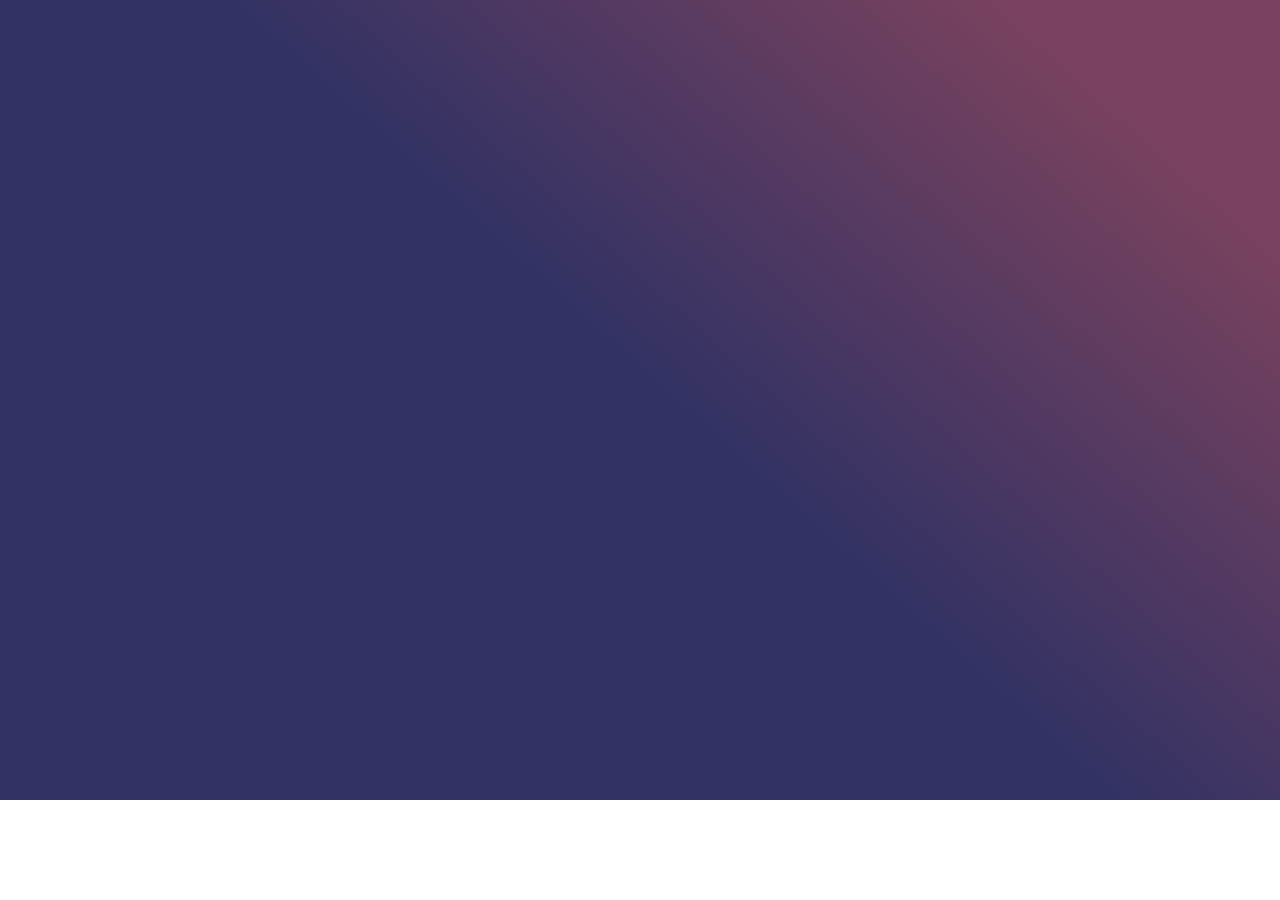
==== index.html @ 8e236f57 "commit" ====
<!DOCTYPE html>
<html lang="en">
<head>
    <meta charset="UTF-8">
    <meta http-equiv="X-UA-Compatible" content="IE=edge">
    <meta name="viewport" content="width=device-width, initial-scale=1.0">
    <title>Exam</title>

<link rel="stylesheet" href="./style/style.css">
    <link rel="stylesheet" href="./style/media.css">
</head>
<body>
    <section class="first-section">
        <div class="first-block">
           
        </div>
    </section>
</body>
</html>
---- style/style.css ----
* {
    margin: 0;
    padding: 0;
    box-sizing: border-box;
    font-family: 'Roboto', sans-serif;
}

ol,
ul {
    list-style: none;
}

a {
    text-decoration: none;
}

.first-block{
    height: 800px;
    background: linear-gradient(42.01deg, #323264 14.33%, #323264 51.39%, #7A425E 87.53%)
    
    ;
}
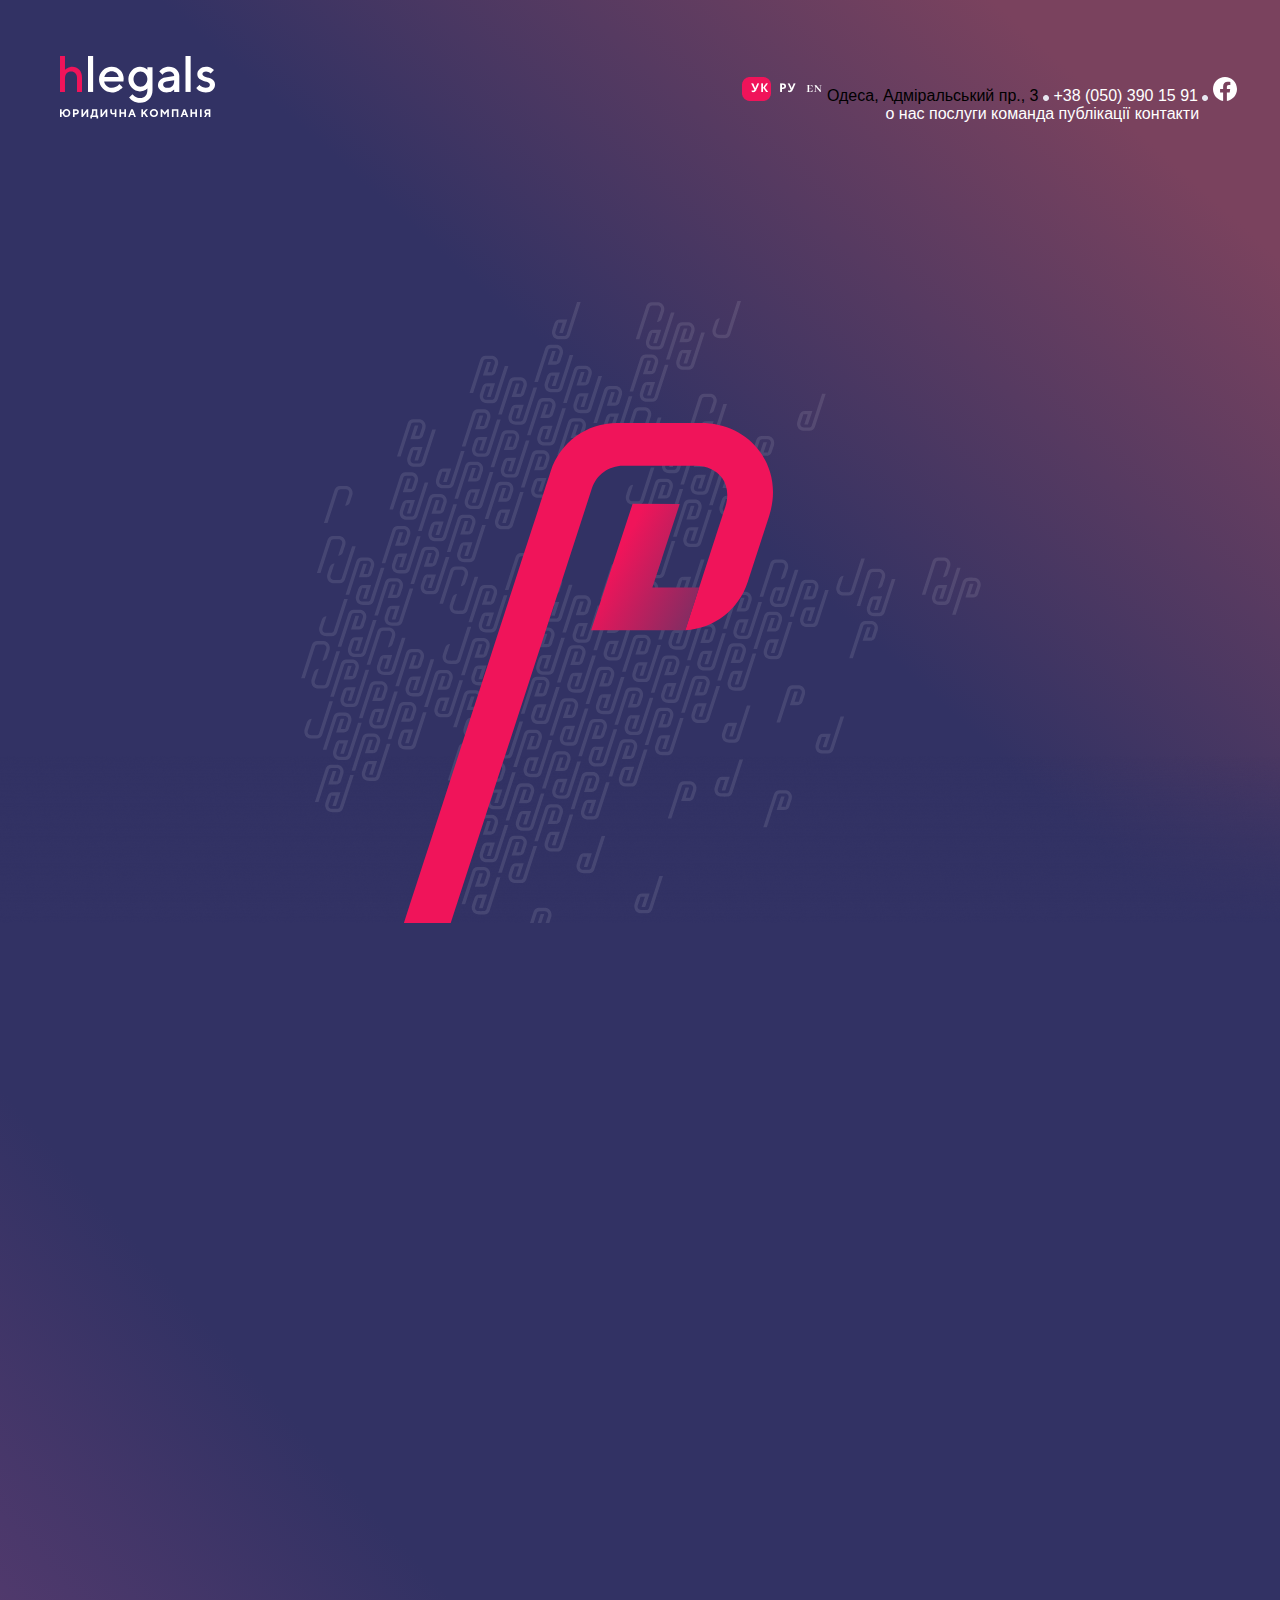
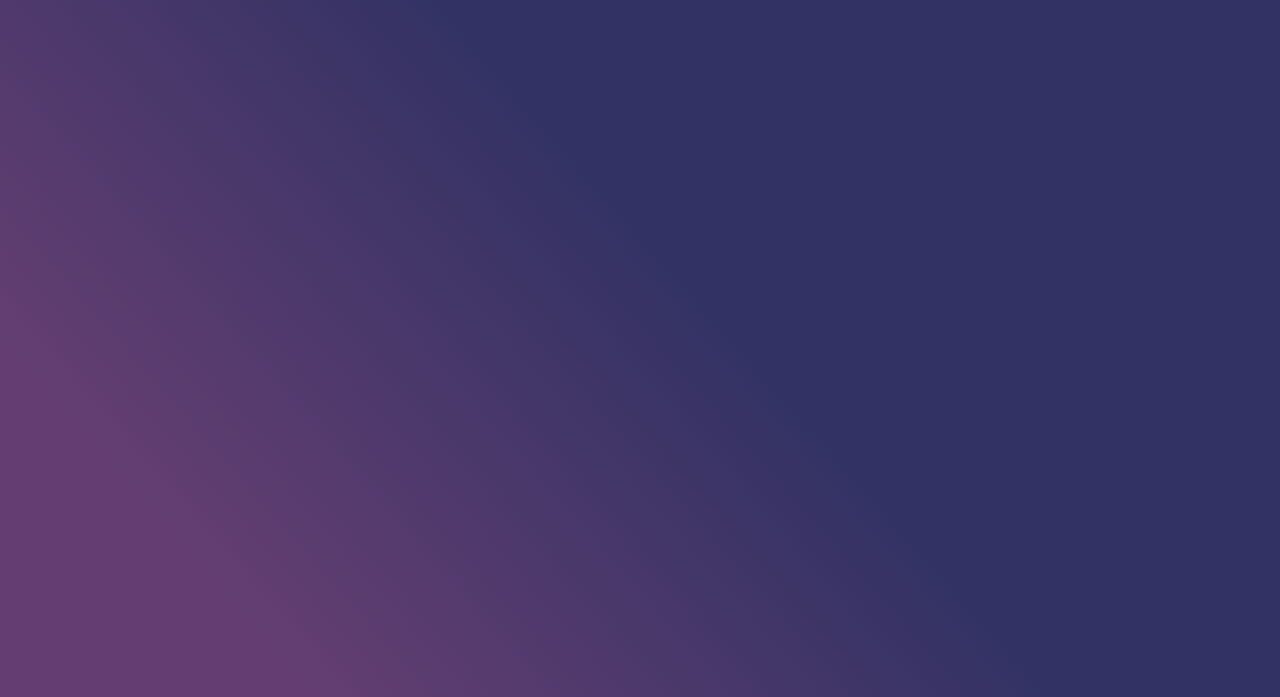
==== commit 186a382f: "commit" ====
--- a/index.html
+++ b/index.html
@@ -1,19 +1,85 @@
 <!DOCTYPE html>
 <html lang="en">
+
 <head>
     <meta charset="UTF-8">
     <meta http-equiv="X-UA-Compatible" content="IE=edge">
     <meta name="viewport" content="width=device-width, initial-scale=1.0">
     <title>Exam</title>
 
-<link rel="stylesheet" href="./style/style.css">
+    <link rel="stylesheet" href="./style/style.css">
     <link rel="stylesheet" href="./style/media.css">
 </head>
+
 <body>
     <section class="first-section">
-        <div class="first-block">
-           
+        <div class="container">
+            <div class="first-block">
+                <header>
+                   
+                   
+                 <div class="header-logo item">
+                        <img src="./images/logo.svg" alt="#">
+                    </div>
+
+                    <div class="header-items item">
+                    
+                        <div class="header-languages item">
+                            <img src="./images/languages.png" alt="#">
+                        </div>
+
+
+                        <div class="header-adress item">
+                            <p>Одеса, Адміральський пр., 3</p>
+                        </div>
+                        <div class="dot item">
+                            <img src="./images/dot.png" alt="#">
+
+                        </div>
+
+
+                        <div class="header-phone item">
+                            <p><a href="tel:+380503901591"> +38 (050) 390 15 91</a></p>
+                        </div>
+
+
+                        <div class="dot2 item">
+                            <img src="./images/dot.png" alt="#">
+                        </div>
+
+                        <div class="facebook-logo item">
+
+                            <a href="#"><img src="./images/Facebook.svg" alt="#"></a>
+                        </div>
+
+                        <div class="menu">
+                            <nav>
+                               
+                                    <ul class="menu-items">
+                                        <li class="menu-item"><a href="#">о нас</a></li>
+                                        <li class="menu-item"><a href="#">послуги</a></li>
+                                        <li class="menu-item"><a href="#">команда</a></li>
+                                        <li class="menu-item"><a href="#">публікації</a></li>
+                                        <li class="menu-item"><a href="#">контакти</a></li>
+        
+                                    </ul>
+                              
+                               
+                            </nav>
+                        </div>
+
+                    </div>
+
+
+                </header>
+            </div>
+
+            <div class="second-block">
+
+            </div>
         </div>
+
     </section>
 </body>
+
 </html>--- a/style/style.css
+++ b/style/style.css
@@ -8,15 +8,66 @@
 ol,
 ul {
     list-style: none;
+    color: white;
 }
 
 a {
     text-decoration: none;
+    color: white;
+}
+
+.container{
+    max-width: 1320px;
 }
 
 .first-block{
-    height: 800px;
-    background: linear-gradient(42.01deg, #323264 14.33%, #323264 51.39%, #7A425E 87.53%)
-    
+    padding-top: 56px;
+   padding-bottom: 800px;
+    background: 
+    url(../images/symbol.svg) no-repeat center bottom,
+    url(../images/pattern2.svg) no-repeat center bottom,
+    url(../images/Shade.png) repeat-x center bottom,
+    linear-gradient(42.01deg, #323264 14.33%, #323264 51.39%, #7A425E 87.53%) 
     ;
+   
+}
+
+.item{
+    display: inline-block;
+}
+
+.header-logo{
+    margin-left: 60px;
+    display: inline-block;
+}
+
+.header-languages{
+    margin-left: 522px;
+}
+
+.header-adress{}
+
+.dot{}
+
+.header-phone{}
+
+
+.dot2{}
+
+.facebook-logo{}
+
+
+.menu{
+    margin-left: 665px;
+}
+
+
+.menu-item{
+    display: inline-block;
+}
+
+.second-block{
+    background:  linear-gradient(228.57deg, #323264 11.93%, #323264 57.17%, #643E72 87.46%) ;
+    padding-bottom: 1374px;
+  
 }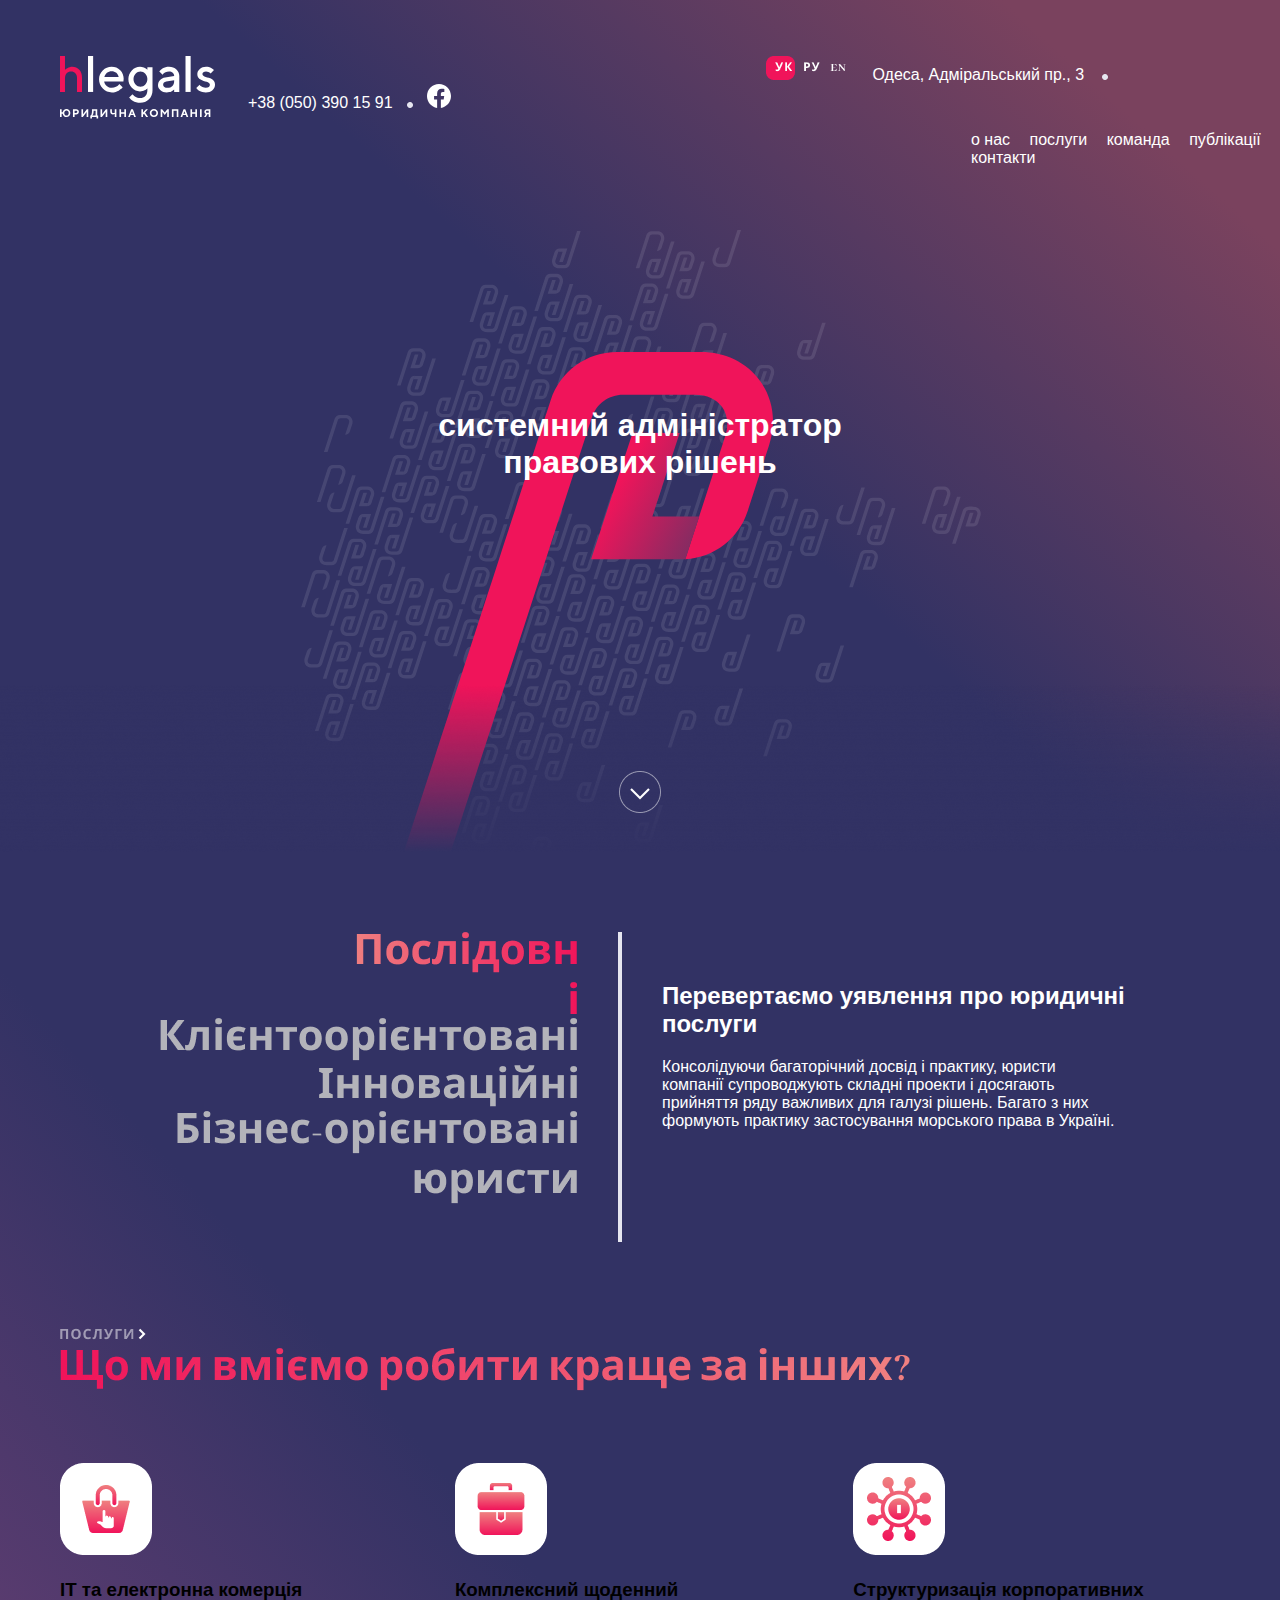
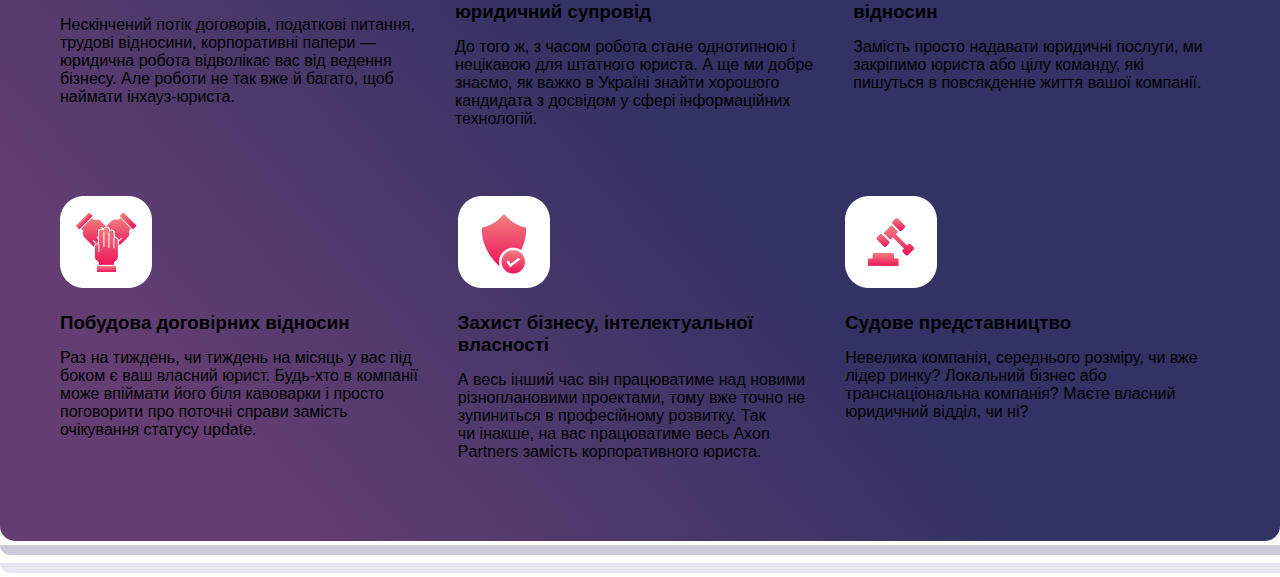
==== commit d659a55e: "commit" ====
--- a/index.html
+++ b/index.html
@@ -13,71 +13,349 @@
 
 <body>
     <section class="first-section">
-        <div class="container">
-            <div class="first-block">
+
+        <div class="first-block">
+
+            <div class="container">
+
                 <header>
-                   
-                   
-                 <div class="header-logo item">
-                        <img src="./images/logo.svg" alt="#">
-                    </div>
-
                     <div class="header-items item">
-                    
-                        <div class="header-languages item">
-                            <img src="./images/languages.png" alt="#">
-                        </div>
-
-
-                        <div class="header-adress item">
-                            <p>Одеса, Адміральський пр., 3</p>
-                        </div>
-                        <div class="dot item">
-                            <img src="./images/dot.png" alt="#">
-
-                        </div>
-
-
-                        <div class="header-phone item">
-                            <p><a href="tel:+380503901591"> +38 (050) 390 15 91</a></p>
-                        </div>
-
-
-                        <div class="dot2 item">
-                            <img src="./images/dot.png" alt="#">
-                        </div>
-
-                        <div class="facebook-logo item">
-
-                            <a href="#"><img src="./images/Facebook.svg" alt="#"></a>
-                        </div>
-
-                        <div class="menu">
-                            <nav>
-                               
-                                    <ul class="menu-items">
-                                        <li class="menu-item"><a href="#">о нас</a></li>
-                                        <li class="menu-item"><a href="#">послуги</a></li>
-                                        <li class="menu-item"><a href="#">команда</a></li>
-                                        <li class="menu-item"><a href="#">публікації</a></li>
-                                        <li class="menu-item"><a href="#">контакти</a></li>
-        
-                                    </ul>
-                              
-                               
-                            </nav>
-                        </div>
-
-                    </div>
-
+
+                        <div class="wrap">
+
+                            <div class="header-logo item">
+                                <img src="./images/logo.svg" alt="#">
+                            </div>
+
+
+                            <div class="other-items">
+
+                                <div class="header-languages item">
+                                    <img src="./images/languages.png" alt="#">
+                                </div>
+
+
+                                <div class="header-adress item">
+                                    <p>Одеса, Адміральський пр., 3</p>
+                                </div>
+                                <div class="dot item">
+                                    <img src="./images/dot.png" alt="#">
+
+                                </div>
+
+
+                                <div class="header-phone item">
+                                    <p><a href="tel:+380503901591"> +38 (050) 390 15 91</a></p>
+                                </div>
+
+
+                                <div class="dot2 item">
+                                    <img src="./images/dot.png" alt="#">
+                                </div>
+
+                                <div class="facebook-logo item">
+
+                                    <a href="https://www.facebook.com/login/device-based/regular/login/?login_attempt=1&lwv=120&lwc=1348028"><img src="./images/Facebook.svg" alt="#"></a>
+                                </div>
+
+                                <div class="menu">
+                                    <nav>
+
+                                        <ul class="menu-items">
+                                            <li class="menu-item"><a href="#">о нас</a></li>
+                                            <li class="menu-item"><a href="#">послуги</a></li>
+                                            <li class="menu-item"><a href="#">команда</a></li>
+                                            <li class="menu-item"><a href="#">публікації</a></li>
+                                            <li class="menu-item"><a href="#">контакти</a></li>
+
+                                        </ul>
+
+
+                                    </nav>
+                                </div>
+                            </div>
+
+                        </div>
+
+                    </div>
 
                 </header>
-            </div>
-
-            <div class="second-block">
-
-            </div>
+
+            </div>
+
+
+            <div class="first-block_text">
+                <h1>системний адміністратор <br> правових рішень</h1>
+            </div>
+
+
+
+            <div class="scroll">
+                <a href="#"><img src="./images/scroll.png" alt="#"></a>
+            </div>
+
+
+
+
         </div>
+
+
+
+
+
+        <div class="second-block">
+            <div class="container">
+
+
+
+                <div class="second-block_block">
+
+
+                    <div class="lawyers ">
+                        <div class="second-block_wrap">
+
+                            <div class="lawyers-item">
+                                <img src="./images/Next.png" alt="#">
+                            </div>
+                            <div class="lawyers-item">
+                                <img src="./images/clientoriented.png" alt="#">
+                            </div>
+
+                            <div class="lawyers-item">
+                                <img src="./images/Innovative.png" alt="#">
+                            </div>
+
+                            <div class="lawyers-item">
+                                <img src="./images/busonessoriented.png" alt="#">
+                            </div>
+
+
+                        </div>
+
+                    </div>
+
+
+                    <div class="stick ">
+                        <img src="./images/Separator.svg" alt="#">
+                    </div>
+
+
+
+                    <div class="law-services ">
+
+
+                        <div class="law-text_content">
+                            <div class="law-services_heading">
+                                <h2>Перевертаємо уявлення про юридичні <br> послуги</h2>
+                            </div>
+
+                            <div class="law-services_text">
+                                <p>Консолідуючи багаторічний досвід і практику, юристи <br> компанії супроводжують
+                                    складні
+                                    проекти і досягають <br> прийняття ряду важливих для галузі рішень. Багато з них
+                                    <br>
+                                    формують практику застосування морського права в Україні.</p>
+                            </div>
+
+                        </div>
+
+                    </div>
+
+                </div>
+
+
+
+
+
+
+
+                <div class="services-block">
+
+                    <div class="services-image_andvector">
+                        <div class="services-image">
+                            <img src="./images/Poslugy.png" alt="#">
+                        </div>
+
+                        <div class="servives-vector">
+                            <img src="./images/Vector2.png" alt="#">
+                        </div>
+
+                    </div>
+
+                    <div class="whatwecando">
+                        <img src="./images/whatwecando.png" alt="#">
+                    </div>
+
+                </div>
+
+
+
+
+
+                <div class="squares-block">
+                    <div class="top-squares_block">
+                        <div class="squares-wrap">
+
+                            <div class="individual-squares_block first-individual">
+
+                                <div class="individual-squares_wrap">
+
+                                    <div class="squares-image">
+                                        <img src="./images/Icon.png" alt="#">
+                                    </div>
+                                    <div class="squares-heading">
+                                        <h3>IT та електронна комерція</h3>
+                                    </div>
+                                    <div class="squares-text">
+                                        <p>Нескінчений потік договорів, податкові питання, <br> трудові відносини,
+                                            корпоративні папери — <br> юридична робота відволікає вас від ведення <br>
+                                            бізнесу. Але роботи не так вже й багато, щоб <br> наймати інхауз-юриста.
+                                        </p>
+
+                                    </div>
+
+                                </div>
+                            </div>
+
+
+                            <div class="individual-squares_block">
+
+                                <div class="individual-squares_wrap">
+
+                                    <div class="squares-image">
+                                        <img src="./images/Icon2.png" alt="#">
+                                    </div>
+                                    <div class="squares-heading">
+                                        <h3>Комплексний щоденний <br>
+                                            юридичний супровід</h3>
+                                    </div>
+                                    <div class="squares-text">
+                                        <p>До того ж, з часом робота стане однотипною і <br> нецікавою для штатного
+                                            юриста. А ще ми добре <br> знаємо, як важко в Україні знайти хорошого <br>
+                                            кандидата з досвідом у сфері інформаційних <br> технологій.</p>
+
+                                    </div>
+
+                                </div>
+                            </div>
+
+
+                            <div class="individual-squares_block">
+
+                                <div class="individual-squares_wrap">
+
+                                    <div class="squares-image">
+                                        <img src="./images/icon3.png" alt="#">
+                                    </div>
+                                    <div class="squares-heading">
+                                        <h3>Структуризація корпоративних <br> відносин</h3>
+                                    </div>
+                                    <div class="squares-text">
+                                        <p>Замість просто надавати юридичні послуги, ми <br> закріпимо юриста або цілу
+                                            команду, які <br> пишуться в повсякденне життя вашої компанії. </p>
+
+                                    </div>
+
+                                </div>
+                            </div>
+
+                        </div>
+
+                    </div>
+
+
+
+
+
+                    <div class="bottom-squares_block">
+                        <div class="squares-wrap">
+
+                            <div class="individual-squares_block first-individual">
+
+                                <div class="individual-squares_wrap">
+
+                                    <div class="squares-image">
+                                        <img src="./images/icon4.png" alt="#">
+                                    </div>
+                                    <div class="squares-heading">
+                                        <h3>Побудовa договірних відносин</h3>
+                                    </div>
+                                    <div class="squares-text">
+                                        <p>Раз на тиждень, чи тиждень на місяць у вас під <br> боком є ваш власний
+                                            юрист. Будь-хто в компанії <br> може впіймати його біля кавоварки і просто
+                                            <br> поговорити про поточні справи замість <br> очікування статусу update.
+
+                                        </p>
+
+                                    </div>
+
+                                </div>
+                            </div>
+
+
+                            <div class="individual-squares_block">
+
+                                <div class="individual-squares_wrap">
+
+                                    <div class="squares-image">
+                                        <img src="./images/Icon5.png" alt="#">
+                                    </div>
+                                    <div class="squares-heading">
+                                        <h3>Захист бізнесу, інтелектуальної <br> власності</h3>
+                                    </div>
+                                    <div class="squares-text">
+                                        <p>А весь інший час він працюватиме над новими <br> різноплановими проектами,
+                                            тому вже точно не <br> зупиниться в професійному розвитку. Так <br> чи
+                                            інакше, на вас працюватиме весь Axon <br> Partners замість корпоративного
+                                            юриста.</p>
+
+                                    </div>
+
+                                </div>
+                            </div>
+
+
+                            <div class="individual-squares_block">
+
+                                <div class="individual-squares_wrap">
+
+                                    <div class="squares-image">
+                                        <img src="./images/Icon6.png" alt="#">
+                                    </div>
+                                    <div class="squares-heading">
+                                        <h3>Судове представництво</h3>
+                                    </div>
+                                    <div class="squares-text">
+                                        <p>Невелика компанія, середнього розміру, чи вже <br> лідер ринку? Локальний
+                                            бізнес або <br> транснаціональна компанія? Маєте власний <br> юридичний
+                                            відділ, чи ні?</p>
+
+                                    </div>
+
+                                </div>
+                            </div>
+
+                        </div>
+                    </div>
+                </div>
+
+
+
+
+            </div>
+        </div>
+
+        <div class="shades-block">
+            <div class="grey-shade">
+                <img src="./images/Bg.png" alt="#">
+            </div>
+
+            <div class="light-shade">
+                <img src="./images/bg-light.png" alt="#">
+            </div>
+        </div>
+
+
 
     </section>
 </body>
--- a/style/style.css
+++ b/style/style.css
@@ -18,18 +18,32 @@
 
 .container{
     max-width: 1320px;
-}
+    margin-left: 60px;
+   
+}
+
+
+.wrap{
+     display: flex;
+    flex-direction: row; 
+    /* flex-wrap: wrap; */
+  
+  
+}
+
+
 
 .first-block{
     padding-top: 56px;
-   padding-bottom: 800px;
+   padding-bottom: 35px;
     background: 
+    url(../images/Shade.png) repeat-x center bottom,
     url(../images/symbol.svg) no-repeat center bottom,
     url(../images/pattern2.svg) no-repeat center bottom,
-    url(../images/Shade.png) repeat-x center bottom,
+   
     linear-gradient(42.01deg, #323264 14.33%, #323264 51.39%, #7A425E 87.53%) 
     ;
-   
+   max-width: 1440px;
 }
 
 .item{
@@ -37,37 +51,185 @@
 }
 
 .header-logo{
-    margin-left: 60px;
     display: inline-block;
 }
 
 .header-languages{
-    margin-left: 522px;
-}
-
-.header-adress{}
-
-.dot{}
-
-.header-phone{}
-
-
-.dot2{}
-
-.facebook-logo{}
+    margin-left: 550px;
+   
+}
+
+.header-adress{
+    margin-left: 22px;
+    color: white;
+}
+
+.dot{
+    margin-left: 13px;
+}
+
+.header-phone{
+    margin-left: 32px;
+}
+
+
+.dot2{
+    margin-left: 10px;
+}
+
+.facebook-logo{
+    margin-left: 10px;
+}
 
 
 .menu{
-    margin-left: 665px;
+    margin-left: 740px;
+    margin-top: 19px;
 }
 
 
 .menu-item{
-    display: inline-block;
-}
+    display: inline-block; 
+    margin-left: 15px;
+   
+   
+}
+
+.first-block_text{
+margin-top: 240px;
+text-align: center;
+
+}
+
+.first-block_text h1{
+    color: white;
+    font: size 38px;   
+    /* font-weight: ; */
+}
+
+.scroll{
+    margin-top: 290px;
+    text-align: center;
+}
+
+
 
 .second-block{
     background:  linear-gradient(228.57deg, #323264 11.93%, #323264 57.17%, #643E72 87.46%) ;
-    padding-bottom: 1374px;
+  padding-bottom: 80px;
+    max-width: 1440px;
+    border-bottom-left-radius: 15px;
+    border-bottom-right-radius: 15px;
   
+}
+
+.lawyers{
+    margin-left: 100px; 
+    margin-top: 80px;
+}
+
+.second-block_wrap{
+    display: flex; 
+    flex-direction: column;
+    align-items: end;
+   
+     /* max-width: 550px;   */
+}
+   
+
+
+   
+
+
+
+.stick{
+    margin-left: 40px;  
+    margin-top: 80px;
+}
+
+
+.law-services{
+    margin-left: 40px;
+    margin-top: 130px;
+}
+
+.second-block_block{
+    display: flex;
+    align-items: flex-start;
+}
+
+.law-services_heading h2{
+    color: white;
+}
+
+.law-services_text{
+    margin-top: 20px;
+}
+
+.law-services_text p{
+color: white;
+}
+
+.services-image_andvector{
+    margin-top: 80px;
+}
+
+.services-image{
+display: inline-block;
+}
+
+
+
+.servives-vector{
+    display: inline-block;
+}
+
+.whatwecando{
+    margin-top: 3px;
+}
+
+
+
+
+
+.squares-wrap{
+    display: flex;
+    flex-direction: row;
+}
+
+.individual-squares_wrap{
+    display: flex;
+    flex-direction: column;
+}
+
+.individual-squares_block{
+    margin-top: 68px;
+}
+
+
+.squares-heading{
+    margin-top: 20px;
+}
+
+.squares-text{
+    margin-top: 15px;
+}
+
+.individual-squares_block{
+    margin-left: 40px;
+}
+
+.first-individual{
+    margin-left: 0;
+}
+
+
+
+
+
+.shades-block{
+    display: flex;
+    flex-direction: column;
+    
+
 }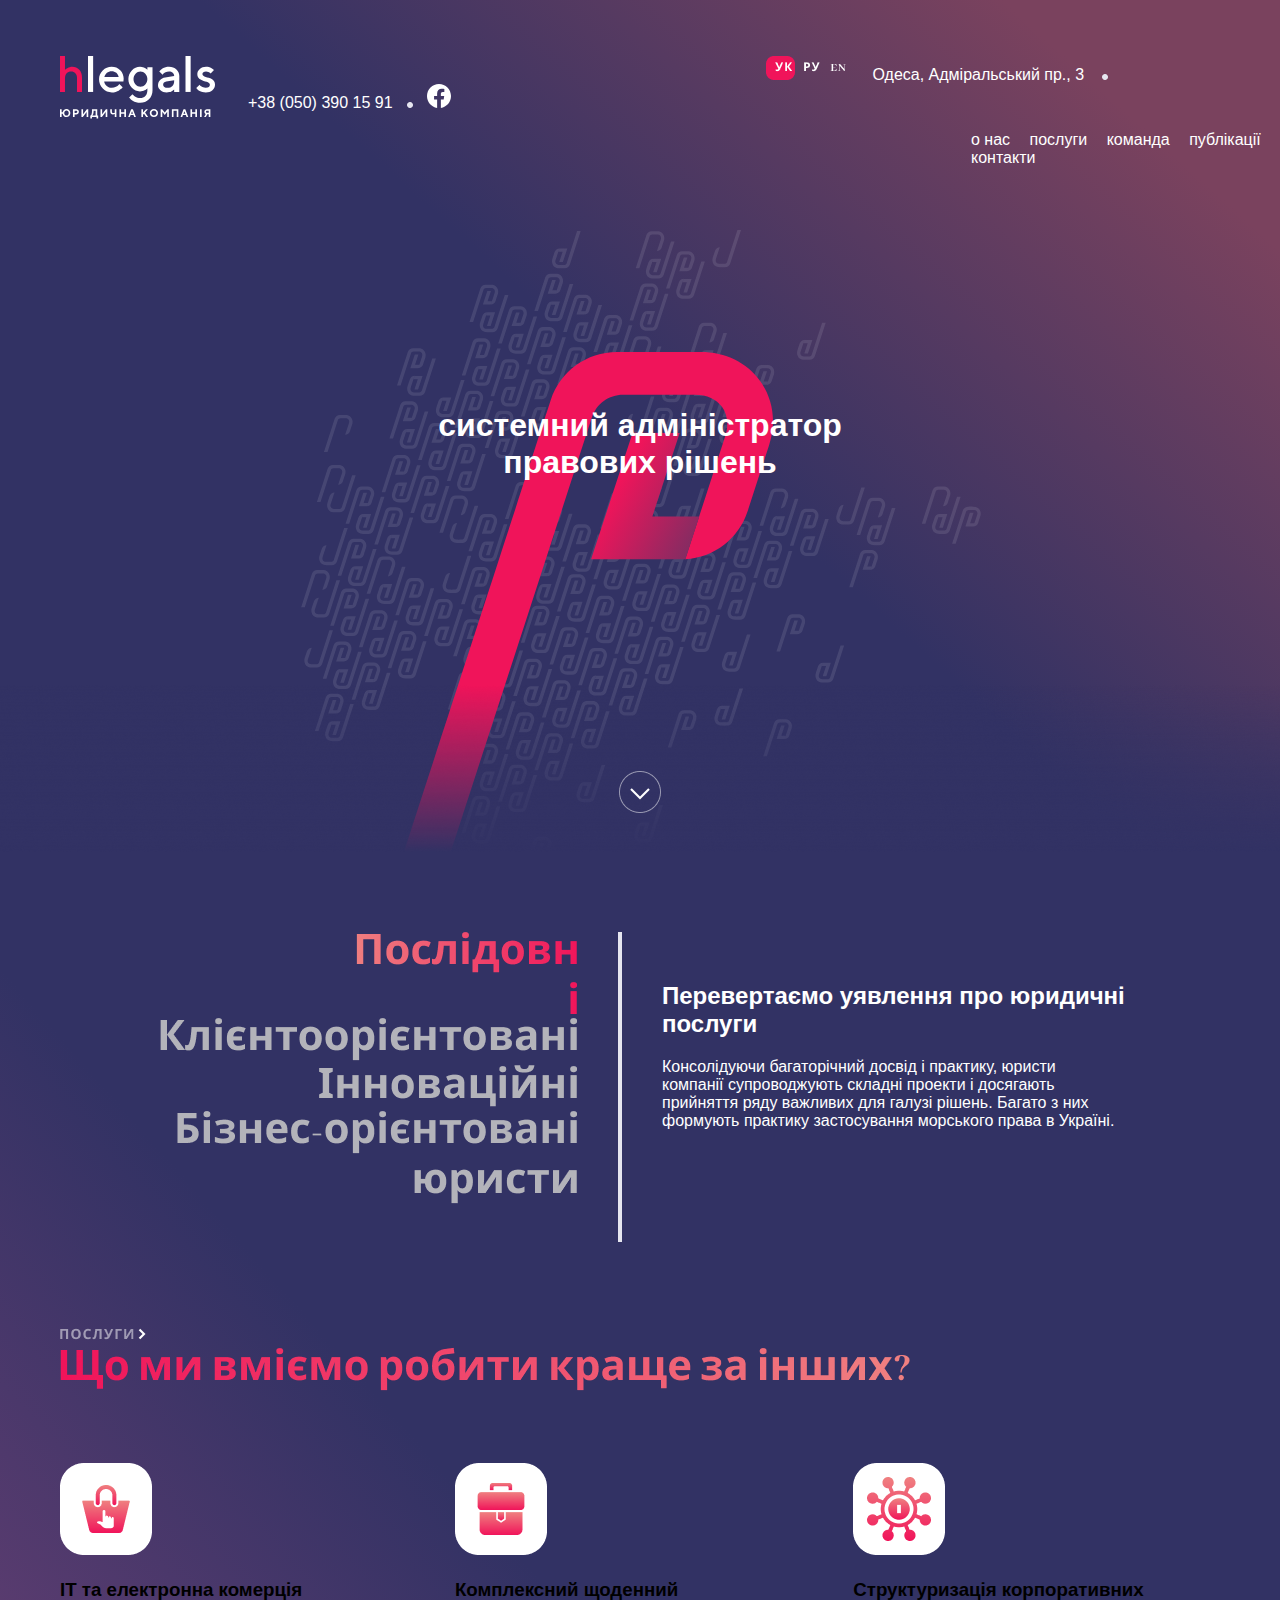
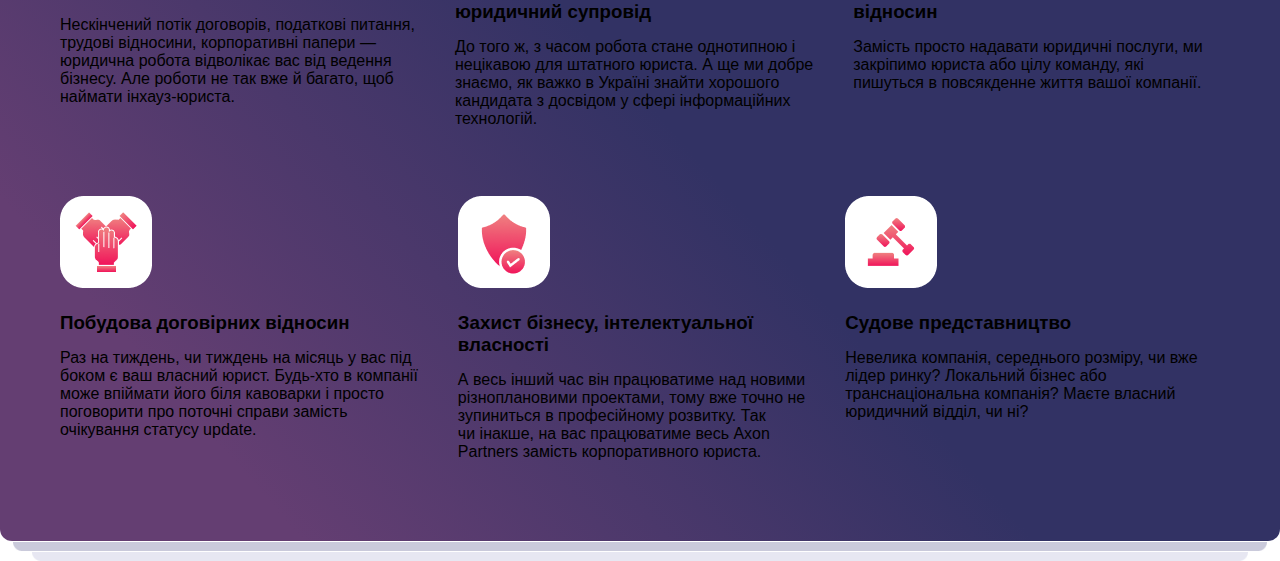
==== commit c9c45a88: "commit" ====
--- a/index.html
+++ b/index.html
@@ -345,15 +345,7 @@
             </div>
         </div>
 
-        <div class="shades-block">
-            <div class="grey-shade">
-                <img src="./images/Bg.png" alt="#">
-            </div>
-
-            <div class="light-shade">
-                <img src="./images/bg-light.png" alt="#">
-            </div>
-        </div>
+       
 
 
 
--- a/style/style.css
+++ b/style/style.css
@@ -118,10 +118,39 @@
     background:  linear-gradient(228.57deg, #323264 11.93%, #323264 57.17%, #643E72 87.46%) ;
   padding-bottom: 80px;
     max-width: 1440px;
-    border-bottom-left-radius: 15px;
-    border-bottom-right-radius: 15px;
+    border-bottom-left-radius: 12px;
+    border-bottom-right-radius: 12px;
+position: relative;
   
 }
+
+.first-section{
+    position: relative;
+
+}
+
+.first-section::before{
+    content:'';
+    position: absolute;
+    bottom: -10px;
+    width: 100%;
+    height: 10px;
+    background: url(../images/Bg.png) no-repeat center;
+    background-size: 98%;
+}
+
+.first-section::after{
+    content:'';
+    position: absolute;
+    bottom: -20px;
+    width: 100%;
+    height: 10px;
+    background: url(../images/bg-light.png) no-repeat center;
+    background-size: 95%;
+}
+
+
+
 
 .lawyers{
     margin-left: 100px; 
@@ -227,9 +256,3 @@
 
 
 
-.shades-block{
-    display: flex;
-    flex-direction: column;
-    
-
-}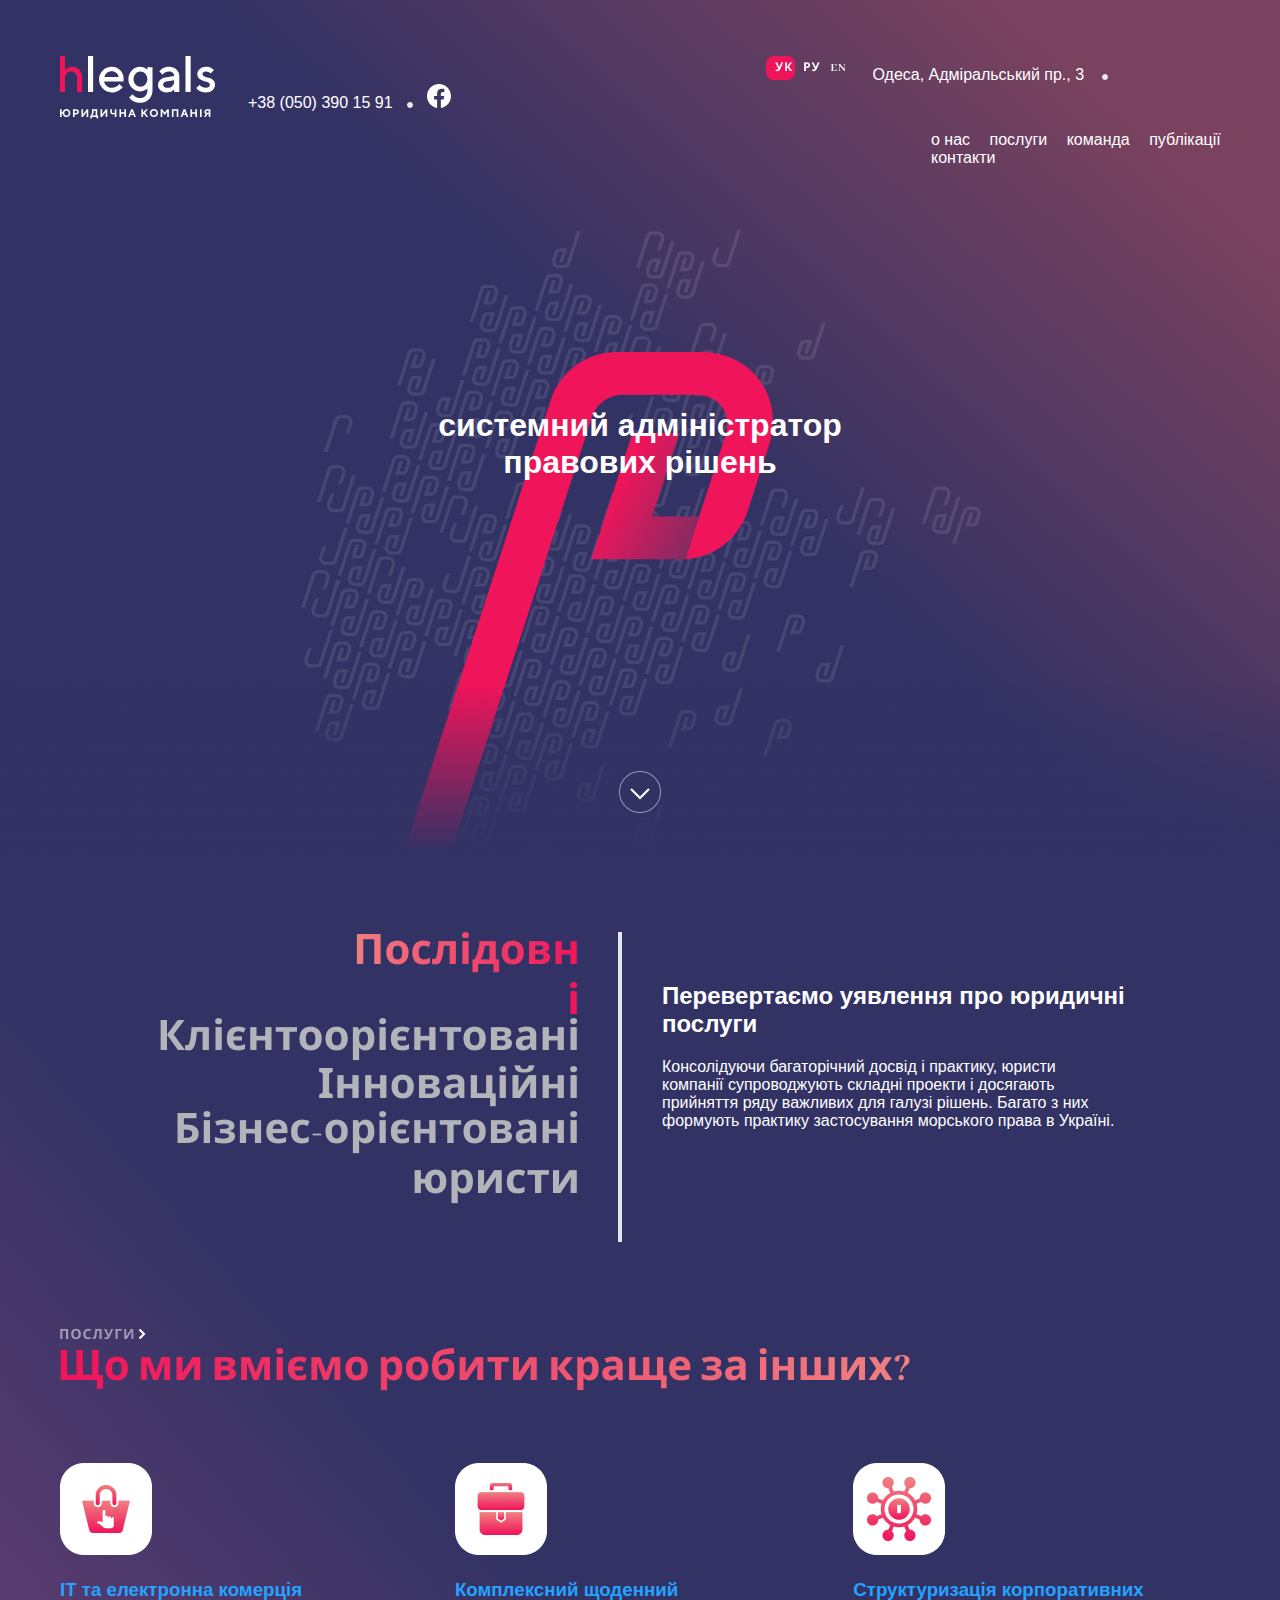
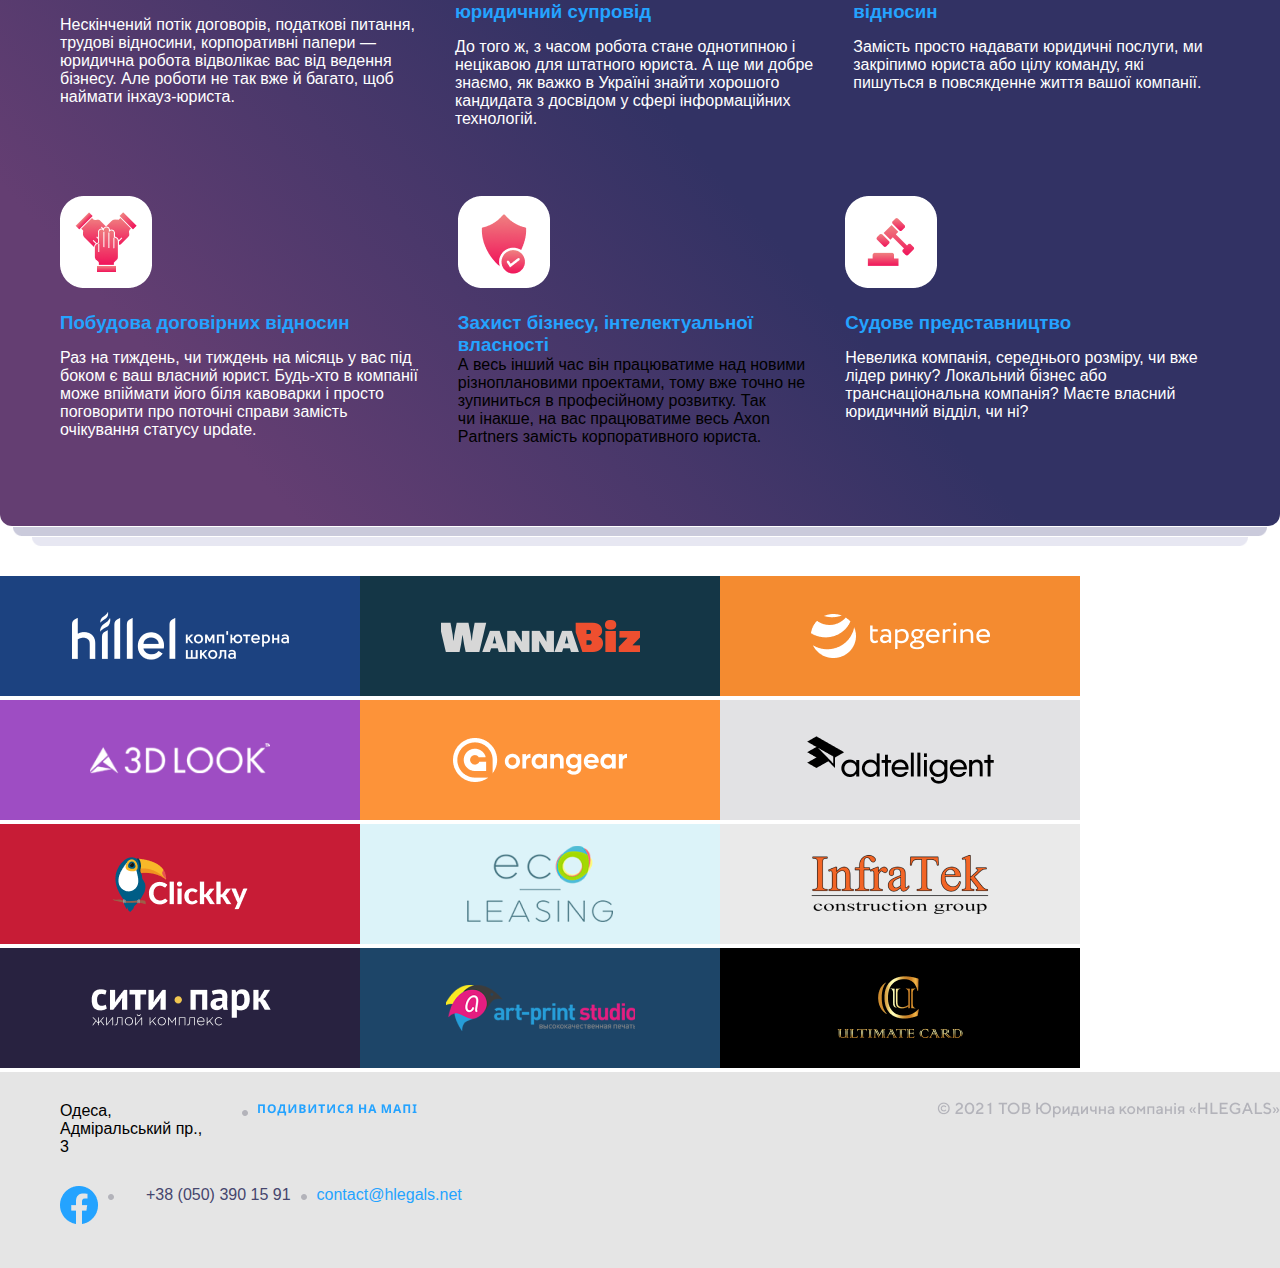
==== commit 97bd15b5: "commit" ====
--- a/index.html
+++ b/index.html
@@ -6,6 +6,9 @@
     <meta http-equiv="X-UA-Compatible" content="IE=edge">
     <meta name="viewport" content="width=device-width, initial-scale=1.0">
     <title>Exam</title>
+    <link href="https://cdn.jsdelivr.net/npm/bootstrap@5.3.0-alpha2/dist/css/bootstrap.min.css" rel="stylesheet"
+        integrity="sha384-aFq/bzH65dt+w6FI2ooMVUpc+21e0SRygnTpmBvdBgSdnuTN7QbdgL+OapgHtvPp" crossorigin="anonymous">
+
 
     <link rel="stylesheet" href="./style/style.css">
     <link rel="stylesheet" href="./style/media.css">
@@ -55,14 +58,16 @@
 
                                 <div class="facebook-logo item">
 
-                                    <a href="https://www.facebook.com/login/device-based/regular/login/?login_attempt=1&lwv=120&lwc=1348028"><img src="./images/Facebook.svg" alt="#"></a>
+                                    <a
+                                        href="https://www.facebook.com/login/device-based/regular/login/?login_attempt=1&lwv=120&lwc=1348028"><img
+                                            src="./images/Facebook.svg" alt="#"></a>
                                 </div>
 
                                 <div class="menu">
                                     <nav>
 
                                         <ul class="menu-items">
-                                            <li class="menu-item"><a href="#">о нас</a></li>
+                                            <li class="menu-item"><a href="./pages/about.html">о нас</a></li>
                                             <li class="menu-item"><a href="#">послуги</a></li>
                                             <li class="menu-item"><a href="#">команда</a></li>
                                             <li class="menu-item"><a href="#">публікації</a></li>
@@ -154,7 +159,8 @@
                                     складні
                                     проекти і досягають <br> прийняття ряду важливих для галузі рішень. Багато з них
                                     <br>
-                                    формують практику застосування морського права в Україні.</p>
+                                    формують практику застосування морського права в Україні.
+                                </p>
                             </div>
 
                         </div>
@@ -303,7 +309,7 @@
                                     <div class="squares-heading">
                                         <h3>Захист бізнесу, інтелектуальної <br> власності</h3>
                                     </div>
-                                    <div class="squares-text">
+                                    <div class="s">
                                         <p>А весь інший час він працюватиме над новими <br> різноплановими проектами,
                                             тому вже точно не <br> зупиниться в професійному розвитку. Так <br> чи
                                             інакше, на вас працюватиме весь Axon <br> Partners замість корпоративного
@@ -339,17 +345,165 @@
                     </div>
                 </div>
 
-
-
-
             </div>
         </div>
 
-       
-
-
-
     </section>
+
+
+
+
+
+
+
+    <!-- <div id="carouselExampleIndicators" class="carousel slide">
+        <div class="carousel-indicators">
+          <button type="button" data-bs-target="#carouselExampleIndicators" data-bs-slide-to="0" class="active" aria-current="true" aria-label="Slide 1"></button>
+          <button type="button" data-bs-target="#carouselExampleIndicators" data-bs-slide-to="1" aria-label="Slide 2"></button>
+          <button type="button" data-bs-target="#carouselExampleIndicators" data-bs-slide-to="2" aria-label="Slide 3"></button>
+        </div>
+        <div class="carousel-inner">
+          <div class="carousel-item active">
+            <img src="./images/imagePerson.png" class="d-block w-100" alt="...">
+          </div>
+          <div class="carousel-item">
+            <img src="./images/imagePerson.png" class="d-block w-100" alt="...">
+          </div>
+          <div class="carousel-item">
+            <img src="./images/imagePerson.png" class="d-block w-100" alt="...">
+          </div>
+        </div>
+        <button class="carousel-control-prev" type="button" data-bs-target="#carouselExampleIndicators" data-bs-slide="prev">
+          <span class="carousel-control-prev-icon" aria-hidden="true"></span>
+          <span class="visually-hidden">Previous</span>
+        </button>
+        <button class="carousel-control-next" type="button" data-bs-target="#carouselExampleIndicators" data-bs-slide="next">
+          <span class="carousel-control-next-icon" aria-hidden="true"></span>
+          <span class="visually-hidden">Next</span>
+        </button>
+      </div> -->
+
+
+
+
+
+
+
+
+
+
+
+
+
+
+
+    <section class="clients-section ">
+        <div class="clients-block block">
+            <div class="clients-wrap">
+                <div class="clients-item">
+                    <img src="./images/Item1.png" alt="#">
+                </div>
+
+                <div class="clients-item">
+                    <img src="./images/Item2.png" alt="#">
+                </div>
+
+                <div class="clients-item">
+                    <img src="./images/Item3.png" alt="#">
+                </div>
+
+                <div class="clients-item">
+                    <img src="./images/Item4.png" alt="#">
+                </div>
+
+                <div class="clients-item">
+                    <img src="./images/Item5.png" alt="#">
+                </div>
+
+                <div class="clients-item">
+                    <img src="./images/Item6.png" alt="#">
+                </div>
+
+                <div class="clients-item">
+                    <img src="./images/Item7.png" alt="#">
+                </div>
+
+                <div class="clients-item">
+                    <img src="./images/Item8.png" alt="#">
+                </div>
+
+                <div class="clients-item">
+                    <img src="./images/Item9.png" alt="#">
+                </div>
+
+                <div class="clients-item">
+                    <img src="./images/Item10.png" alt="#">
+                </div>
+
+                <div class="clients-item">
+                    <img src="./images/Item11.png" alt="#">
+                </div>
+
+                <div class="clients-item">
+                    <img src="./images/Item12.png" alt="#">
+                </div>
+
+
+
+            </div>
+        </div>
+    </section>
+
+
+
+    <footer>
+        <div class="container">
+            <div class="footer-block1 block">
+                <div class="footer-wrap1">
+                    <div class="adress">
+                        <p>Одеса, Адміральський пр., 3</p>
+                    </div>
+                    <div class="footer-dot1">
+                        <img src="./images/Dotseparator.png" alt="#">
+                    </div>
+                    <div class="map">
+                        <a href="#"><img src="./images/map.png" alt="#"></a>
+                    </div>
+                    <div class="footer-2021">
+                        <img src="./images/I2021.png" alt="#">
+                    </div>
+
+                </div>
+
+            </div>
+            <div class="footer-block2 block">
+                <div class="footer-wrap2">
+                    <div class="footer-facebook">
+                        <a href="#"><img src="./images/Vectorfacebook2.png" alt="#"></a>
+                    </div>
+                    <div class="footer-dot2">
+                        <img src="./images/Dotseparator.png" alt="#">
+                    </div>
+                    <div class="footer-phone">
+                        <p><a href="#">	+38 (050) 390 15 91</a></p>
+                    </div>
+                    <div class="footer-dot3">
+                        <img src="./images/Dotseparator.png" alt="#">
+                    </div>
+                    <div class="email">
+                        <p><a href="email">contact@hlegals.net</a></p>
+                    </div>
+                </div>
+
+            </div>
+
+        </div>
+    </footer>
+
+
+
+
+
 </body>
 
 </html>--- a/style/style.css
+++ b/style/style.css
@@ -20,6 +20,10 @@
     max-width: 1320px;
     margin-left: 60px;
    
+}
+
+.block{
+max-width:1440px ;
 }
 
 
@@ -30,6 +34,8 @@
   
   
 }
+
+
 
 
 
@@ -83,7 +89,7 @@
 
 
 .menu{
-    margin-left: 740px;
+    margin-left: 700px;
     margin-top: 19px;
 }
 
@@ -240,8 +246,18 @@
     margin-top: 20px;
 }
 
+.squares-heading h3{
+    color: #24A3FF;
+}
+
 .squares-text{
     margin-top: 15px;
+    
+}
+
+.squares-text p{
+color: white;
+
 }
 
 .individual-squares_block{
@@ -253,6 +269,78 @@
 }
 
 
-
-
-
+.clients-block{
+    margin-top: 50px;
+}
+
+
+
+.clients-wrap{
+    display: flex;
+    flex-wrap: wrap;
+
+
+}
+
+
+
+
+footer{
+    padding: 30px 0 40px 0;
+    background: #E5E5E5;
+}
+.footer-block2{
+    margin-top: 30px;
+}
+
+.footer-wrap1{
+display: flex;
+flex-direction: row;
+}
+
+
+.footer-wrap2{
+display: flex;
+flex-direction: row;
+}
+
+
+.footer-dot1{
+    margin-left: 31px;
+}
+
+.map{
+    margin-left: 10px;
+}
+
+
+.footer-2021{
+    margin-left: 520px;
+}
+
+
+.footer-dot2{
+    margin-left: 10px;
+}
+
+.footer-phone{
+    margin-left: 32px;
+    
+}
+
+.footer-phone a{
+    color: #46466E;
+}
+
+.footer-dot3{
+    margin-left: 10px;
+}
+
+.email{
+    margin-left: 10px;
+   
+}
+
+.email a{
+    color: #24A3FF;
+}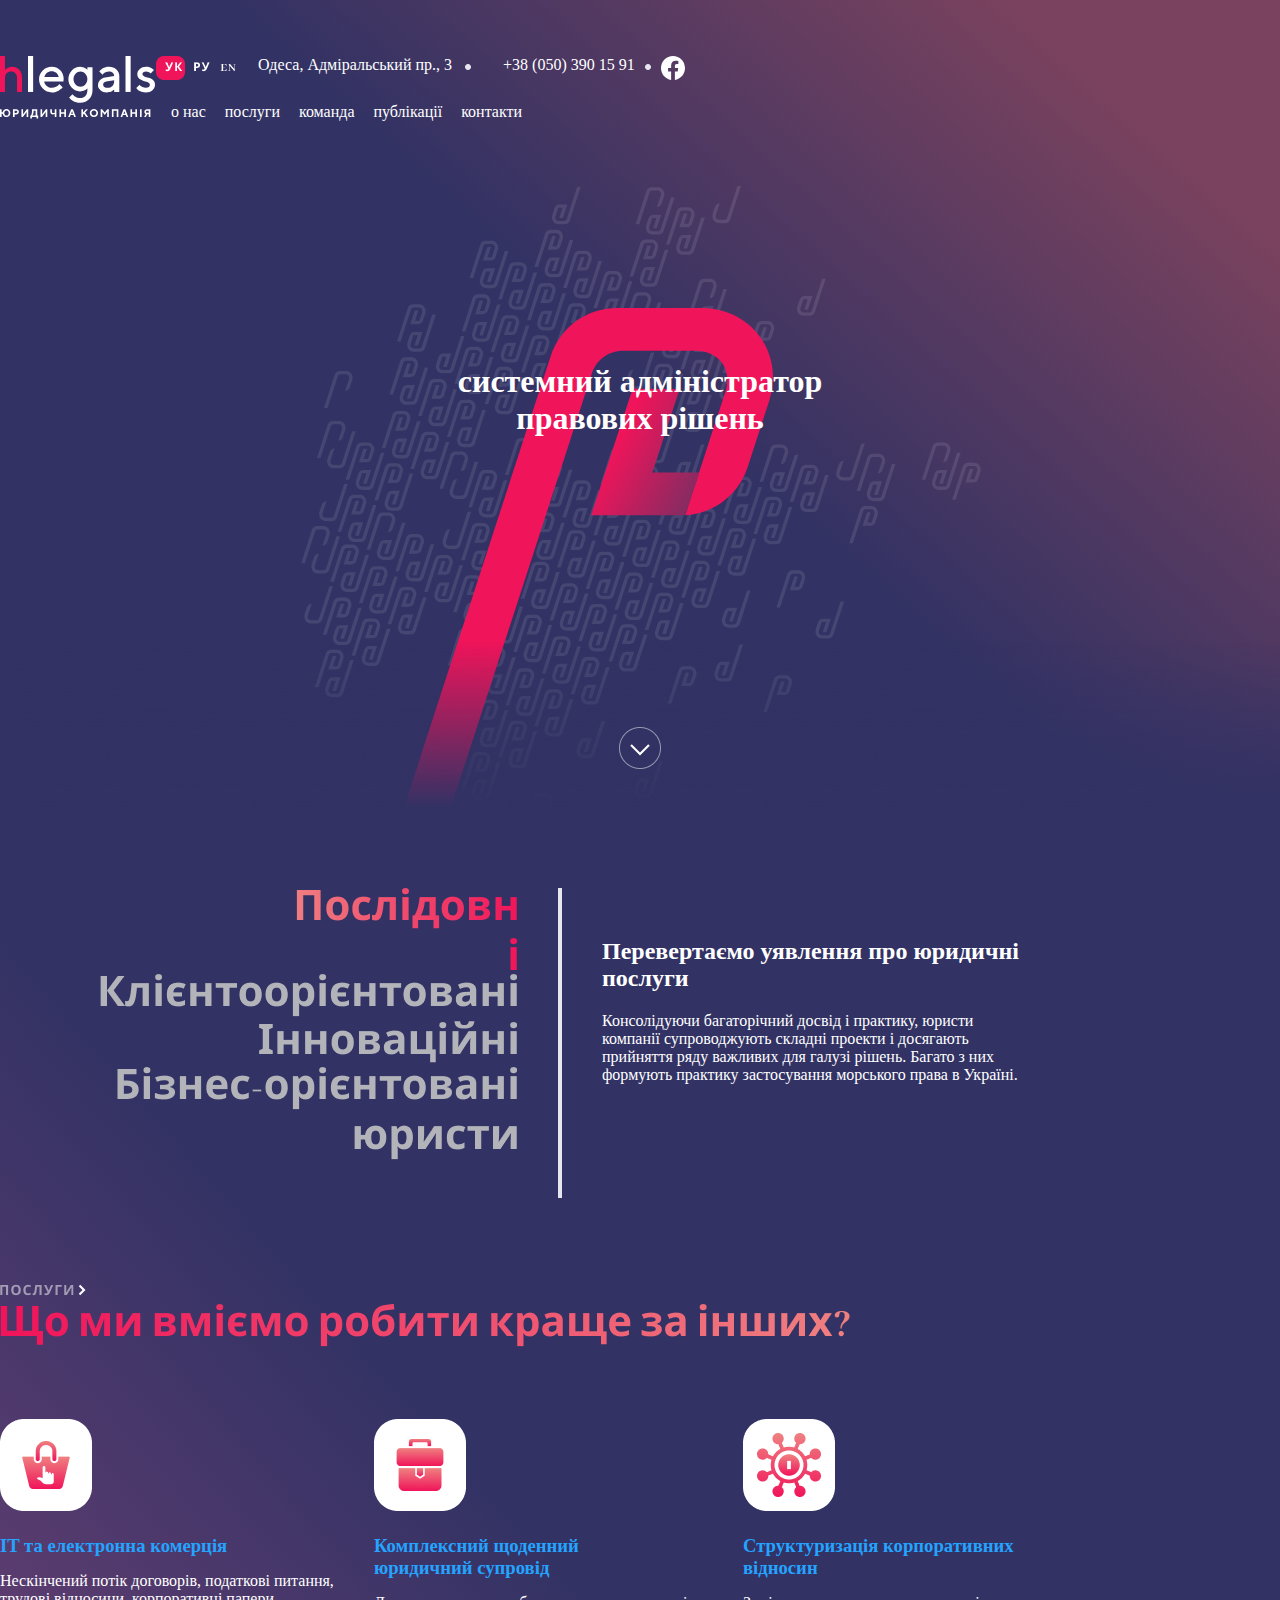
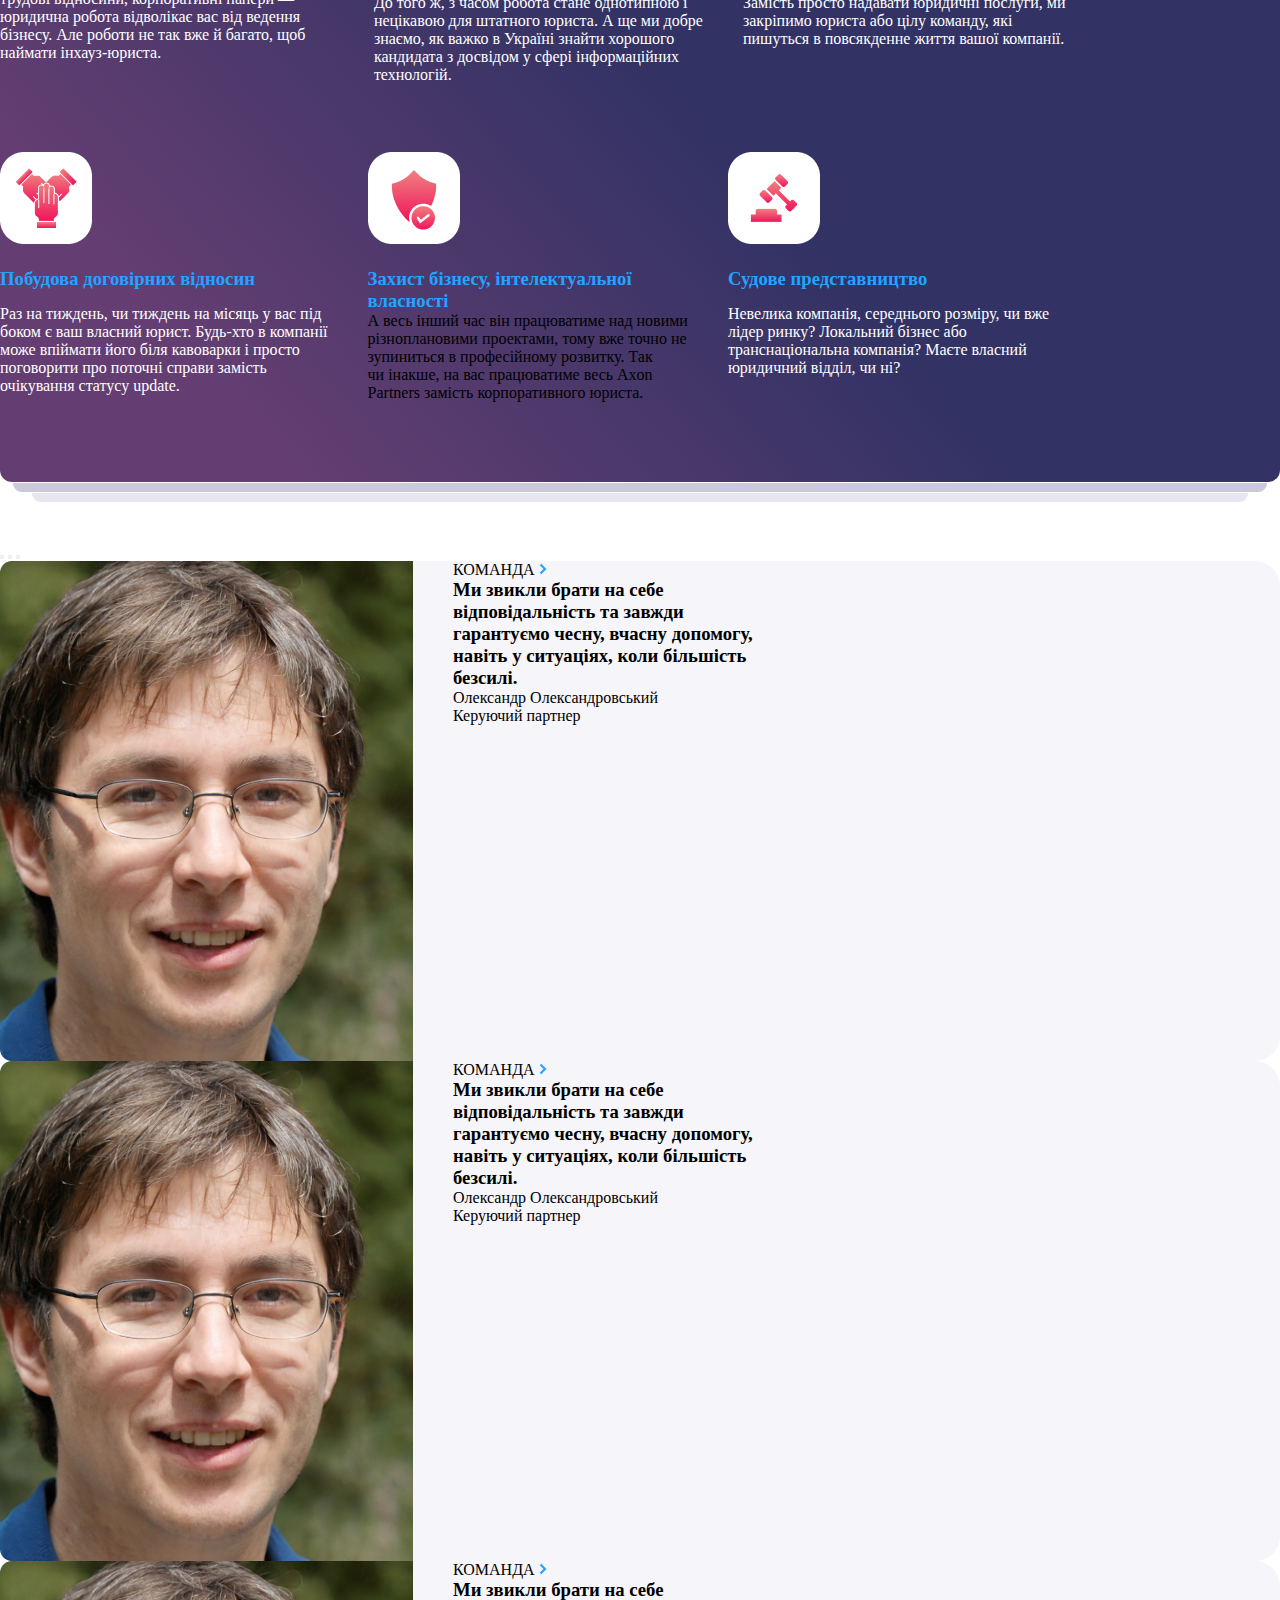
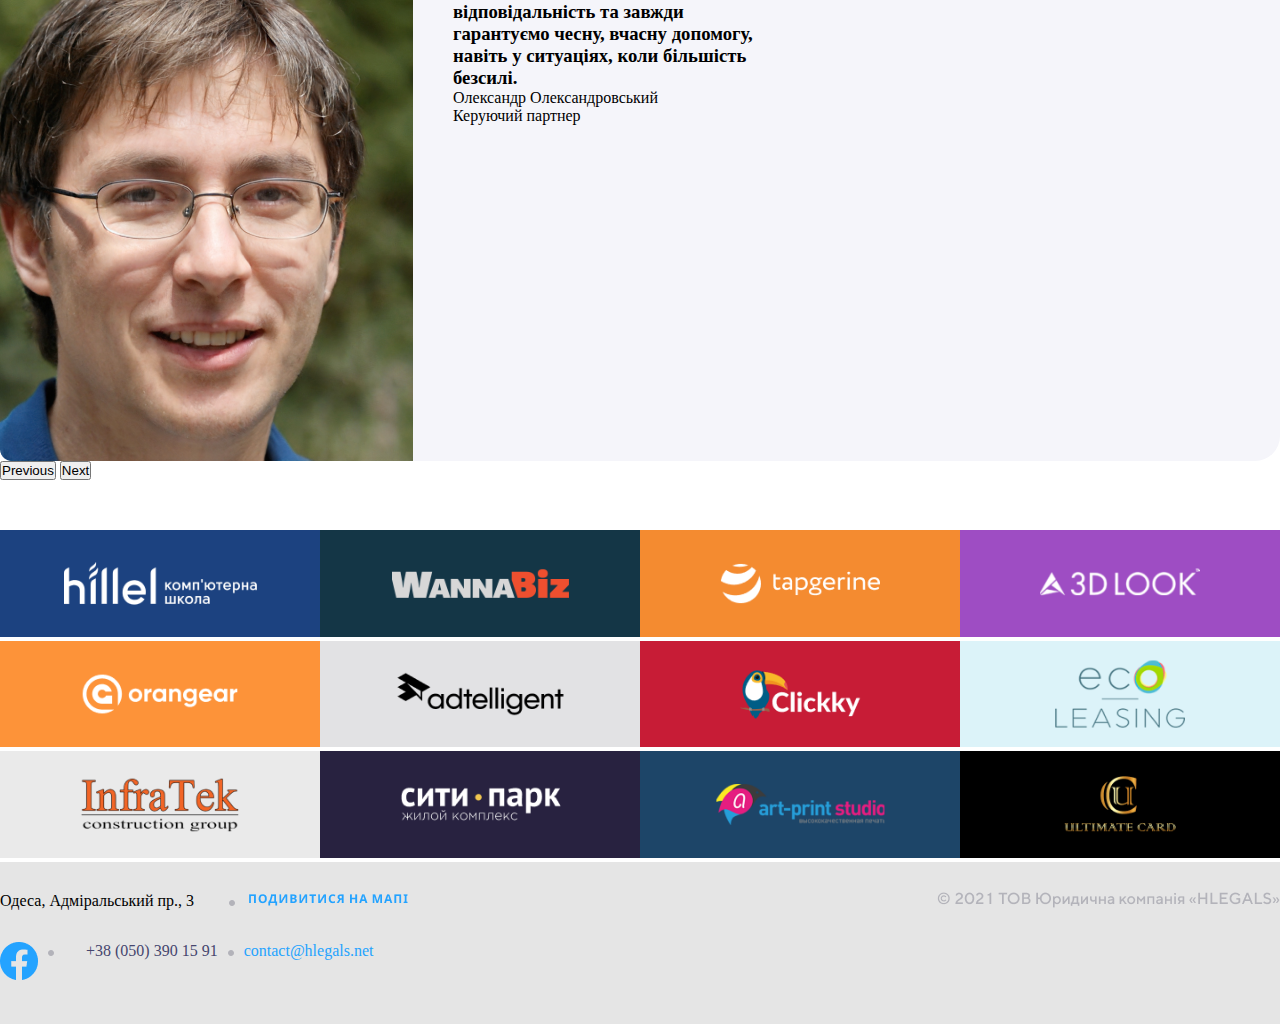
==== commit 51d2b034: "commit" ====
--- a/index.html
+++ b/index.html
@@ -8,10 +8,16 @@
     <title>Exam</title>
     <link href="https://cdn.jsdelivr.net/npm/bootstrap@5.3.0-alpha2/dist/css/bootstrap.min.css" rel="stylesheet"
         integrity="sha384-aFq/bzH65dt+w6FI2ooMVUpc+21e0SRygnTpmBvdBgSdnuTN7QbdgL+OapgHtvPp" crossorigin="anonymous">
-
+    <script defer src="https://cdn.jsdelivr.net/npm/@popperjs/core@2.11.6/dist/umd/popper.min.js"
+        integrity="sha384-oBqDVmMz9ATKxIep9tiCxS/Z9fNfEXiDAYTujMAeBAsjFuCZSmKbSSUnQlmh/jp3"
+        crossorigin="anonymous"></script>
+    <script defer src="https://cdn.jsdelivr.net/npm/bootstrap@5.3.0-alpha2/dist/js/bootstrap.min.js"
+        integrity="sha384-heAjqF+bCxXpCWLa6Zhcp4fu20XoNIA98ecBC1YkdXhszjoejr5y9Q77hIrv8R9i"
+        crossorigin="anonymous"></script>
 
     <link rel="stylesheet" href="./style/style.css">
     <link rel="stylesheet" href="./style/media.css">
+
 </head>
 
 <body>
@@ -24,43 +30,46 @@
                 <header>
                     <div class="header-items item">
 
-                        <div class="wrap">
+                        <div class="first-wrap wrap">
 
                             <div class="header-logo item">
                                 <img src="./images/logo.svg" alt="#">
                             </div>
 
-
-                            <div class="other-items">
-
-                                <div class="header-languages item">
-                                    <img src="./images/languages.png" alt="#">
-                                </div>
-
-
-                                <div class="header-adress item">
-                                    <p>Одеса, Адміральський пр., 3</p>
-                                </div>
-                                <div class="dot item">
-                                    <img src="./images/dot.png" alt="#">
-
-                                </div>
-
-
-                                <div class="header-phone item">
-                                    <p><a href="tel:+380503901591"> +38 (050) 390 15 91</a></p>
-                                </div>
-
-
-                                <div class="dot2 item">
-                                    <img src="./images/dot.png" alt="#">
-                                </div>
-
-                                <div class="facebook-logo item">
-
-                                    <a
-                                        href="https://www.facebook.com/login/device-based/regular/login/?login_attempt=1&lwv=120&lwc=1348028"><img
-                                            src="./images/Facebook.svg" alt="#"></a>
+                            <div class="all-header_items">
+
+                                <div class="other-items">
+
+                                    <div class="header-languages item">
+                                        <img src="./images/languages.png" alt="#">
+                                    </div>
+
+
+                                    <div class="header-adress item">
+                                        <p>Одеса, Адміральський пр., 3</p>
+                                    </div>
+                                    <div class="dot item">
+                                        <img src="./images/dot.png" alt="#">
+
+                                    </div>
+
+
+                                    <div class="header-phone item">
+                                        <p><a href="tel:+380503901591"> +38 (050) 390 15 91</a></p>
+                                    </div>
+
+
+                                    <div class="dot2 item">
+                                        <img src="./images/dot.png" alt="#">
+                                    </div>
+
+                                    <div class="facebook-logo item">
+
+                                        <a
+                                            href="https://www.facebook.com/login/device-based/regular/login/?login_attempt=1&lwv=120&lwc=1348028"><img
+                                                src="./images/Facebook.svg" alt="#"></a>
+                                    </div>
+
                                 </div>
 
                                 <div class="menu">
@@ -78,7 +87,12 @@
 
                                     </nav>
                                 </div>
-                            </div>
+
+
+
+                            </div>
+
+
 
                         </div>
 
@@ -356,32 +370,114 @@
 
 
 
-    <!-- <div id="carouselExampleIndicators" class="carousel slide">
+    <div id="carouselExampleIndicators" class="carousel slide">
         <div class="carousel-indicators">
-          <button type="button" data-bs-target="#carouselExampleIndicators" data-bs-slide-to="0" class="active" aria-current="true" aria-label="Slide 1"></button>
-          <button type="button" data-bs-target="#carouselExampleIndicators" data-bs-slide-to="1" aria-label="Slide 2"></button>
-          <button type="button" data-bs-target="#carouselExampleIndicators" data-bs-slide-to="2" aria-label="Slide 3"></button>
+            <button type="button" data-bs-target="#carouselExampleIndicators" data-bs-slide-to="0" class="active"
+                aria-current="true" aria-label="Slide 1"></button>
+            <button type="button" data-bs-target="#carouselExampleIndicators" data-bs-slide-to="1"
+                aria-label="Slide 2"></button>
+            <button type="button" data-bs-target="#carouselExampleIndicators" data-bs-slide-to="2"
+                aria-label="Slide 3"></button>
         </div>
         <div class="carousel-inner">
-          <div class="carousel-item active">
-            <img src="./images/imagePerson.png" class="d-block w-100" alt="...">
-          </div>
-          <div class="carousel-item">
-            <img src="./images/imagePerson.png" class="d-block w-100" alt="...">
-          </div>
-          <div class="carousel-item">
-            <img src="./images/imagePerson.png" class="d-block w-100" alt="...">
-          </div>
+            <div class="carousel-item active">
+                <div class="item-wrap">
+                    <img src="./images/imagePerson.png" class="d-block w-20" alt="...">
+
+                    <div class="carousel-text">
+                        <div class="carousel-comand">
+                            <p>КОМАНДА</p>
+                            <img src="./images/carousel.png" alt="#">
+                        </div>
+
+                        <div class="carousel-heading">
+                            <h3>Ми звикли брати на себе <br> відповідальність та завжди <br> гарантуємо чесну, вчасну
+                                допомогу, <br> навіть у ситуаціях, коли більшість <br> безсилі.</h3>
+                        </div>
+
+                        <div class="carousel-other">
+                            <p>Олександр Олександровський</p>
+                        </div>
+                        <div class="carousel-other_other">
+                            <p>Керуючий партнер</p>
+                        </div>
+
+
+                    </div>
+
+
+                </div>
+            </div>
+            <div class="carousel-item">
+                <div class="item-wrap">
+                    <img src="./images/imagePerson.png" class="d-block w-20" alt="...">
+
+                    <div class="carousel-text">
+                        <div class="carousel-comand">
+                            <p>КОМАНДА</p>
+                            <img src="./images/carousel.png" alt="#">
+                        </div>
+
+                        <div class="carousel-heading">
+                            <h3>Ми звикли брати на себе <br> відповідальність та завжди <br> гарантуємо чесну, вчасну
+                                допомогу, <br> навіть у ситуаціях, коли більшість <br> безсилі.</h3>
+                        </div>
+
+                        <div class="carousel-other">
+                            <p>Олександр Олександровський</p>
+                        </div>
+                        <div class="carousel-other_other">
+                            <p>Керуючий партнер</p>
+                        </div>
+
+
+                    </div>
+
+                </div>
+
+            </div>
+            <div class="carousel-item">
+                <div class="item-wrap">
+                    <img src="./images/imagePerson.png" class="d-block w-20" alt="...">
+
+                    <div class="carousel-text">
+                        <div class="carousel-comand">
+                            <p>КОМАНДА</p>
+                            <img src="./images/carousel.png" alt="#">
+                        </div>
+
+                        <div class="carousel-heading">
+                            <h3>Ми звикли брати на себе <br> відповідальність та завжди <br> гарантуємо чесну, вчасну
+                                допомогу, <br> навіть у ситуаціях, коли більшість <br> безсилі.</h3>
+                        </div>
+
+                        <div class="carousel-other">
+                            <p>Олександр Олександровський</p>
+                        </div>
+                        <div class="carousel-other_other">
+                            <p>Керуючий партнер</p>
+                        </div>
+
+
+                    </div>
+
+                </div>
+
+            </div>
         </div>
-        <button class="carousel-control-prev" type="button" data-bs-target="#carouselExampleIndicators" data-bs-slide="prev">
-          <span class="carousel-control-prev-icon" aria-hidden="true"></span>
-          <span class="visually-hidden">Previous</span>
+        <button class="carousel-control-prev" type="button" data-bs-target="#carouselExampleIndicators"
+            data-bs-slide="prev">
+            <span class="carousel-control-prev-icon" aria-hidden="true"></span>
+            <span class="visually-hidden">Previous</span>
         </button>
-        <button class="carousel-control-next" type="button" data-bs-target="#carouselExampleIndicators" data-bs-slide="next">
-          <span class="carousel-control-next-icon" aria-hidden="true"></span>
-          <span class="visually-hidden">Next</span>
+        <button class="carousel-control-next" type="button" data-bs-target="#carouselExampleIndicators"
+            data-bs-slide="next">
+            <span class="carousel-control-next-icon" aria-hidden="true"></span>
+            <span class="visually-hidden">Next</span>
         </button>
-      </div> -->
+
+
+    </div>
 
 
 
@@ -460,15 +556,20 @@
         <div class="container">
             <div class="footer-block1 block">
                 <div class="footer-wrap1">
-                    <div class="adress">
-                        <p>Одеса, Адміральський пр., 3</p>
-                    </div>
-                    <div class="footer-dot1">
-                        <img src="./images/Dotseparator.png" alt="#">
-                    </div>
-                    <div class="map">
-                        <a href="#"><img src="./images/map.png" alt="#"></a>
-                    </div>
+
+                    <div class="footer-first_line">
+                        <div class="adress">
+                            <p>Одеса, Адміральський пр., 3</p>
+                        </div>
+                        <div class="footer-dot1">
+                            <img src="./images/Dotseparator.png" alt="#">
+                        </div>
+                        <div class="map">
+                            <a href="#"><img src="./images/map.png" alt="#"></a>
+                        </div>
+                    </div>
+
+
                     <div class="footer-2021">
                         <img src="./images/I2021.png" alt="#">
                     </div>
@@ -485,7 +586,7 @@
                         <img src="./images/Dotseparator.png" alt="#">
                     </div>
                     <div class="footer-phone">
-                        <p><a href="#">	+38 (050) 390 15 91</a></p>
+                        <p><a href="#"> +38 (050) 390 15 91</a></p>
                     </div>
                     <div class="footer-dot3">
                         <img src="./images/Dotseparator.png" alt="#">
--- a/style/style.css
+++ b/style/style.css
@@ -1,8 +1,8 @@
+@import url('./fonts.css');
 * {
     margin: 0;
     padding: 0;
     box-sizing: border-box;
-    font-family: 'Roboto', sans-serif;
 }
 
 ol,
@@ -18,7 +18,7 @@
 
 .container{
     max-width: 1320px;
-    margin-left: 60px;
+    margin: 0 auto;
    
 }
 
@@ -26,17 +26,17 @@
 max-width:1440px ;
 }
 
-
 .wrap{
+    display: flex;
+}
+
+
+.fisrt-wrap{
      display: flex;
     flex-direction: row; 
-    /* flex-wrap: wrap; */
-  
-  
-}
-
-
-
+   
+   justify-content: space-between;
+}
 
 
 .first-block{
@@ -53,16 +53,22 @@
 }
 
 .item{
-    display: inline-block;
+    /* display: inline-block; */
 }
 
 .header-logo{
-    display: inline-block;
+    /* display: inline-block; */
 }
 
 .header-languages{
-    margin-left: 550px;
-   
+    /* margin-left: 550px; */
+   
+}
+
+.other-items{
+    display: flex;
+   
+   justify-content: space-between;
 }
 
 .header-adress{
@@ -89,7 +95,7 @@
 
 
 .menu{
-    margin-left: 700px;
+   
     margin-top: 19px;
 }
 
@@ -273,8 +279,12 @@
     margin-top: 50px;
 }
 
-
-
+.clients-item{
+    width: 25%;
+}
+.clients-item img{
+    width: 100%;
+}
 .clients-wrap{
     display: flex;
     flex-wrap: wrap;
@@ -295,32 +305,40 @@
 
 .footer-wrap1{
 display: flex;
-flex-direction: row;
+justify-content: space-between;
+
 }
 
 
 .footer-wrap2{
 display: flex;
 flex-direction: row;
+
 }
 
 
 .footer-dot1{
-    margin-left: 31px;
+    margin-left: 31px; 
+    display: inline-block;
 }
 
 .map{
     margin-left: 10px;
-}
-
+    display: inline-block;
+}
+
+.adress{
+    display: inline-block;
+}
 
 .footer-2021{
-    margin-left: 520px;
+    /* margin-left: 520px; */
 }
 
 
 .footer-dot2{
     margin-left: 10px;
+   
 }
 
 .footer-phone{
@@ -343,4 +361,144 @@
 
 .email a{
     color: #24A3FF;
+}
+
+
+.item-wrap{
+    display: flex;
+    background: #F5F5FA;
+    border-radius: 25px;
+}
+
+.carousel{
+    margin-top: 61px;
+}
+
+
+
+.carousel-comand p{
+    display: inline-block;
+}
+.carousel-comand img{
+    display: inline-block;
+}
+
+
+.carousel-text{
+    margin-left: 40px;
+}
+
+
+
+
+
+--------------------------------------------------
+
+
+
+
+
+.about-header{
+    padding: 51px 0 0 0;
+
+}
+
+.about-adress p{
+    color: #B3B3BA;
+}
+
+.about-phone a{
+    color: #B3B3BA;
+}
+
+.about-menu_first a{
+    color:#F0145A ;
+}
+
+.about-menu a{
+    color:#24A3FF;
+}
+
+.about-lawyers_heading h3{
+    background: linear-gradient(90.13deg, #F0145A 0.84%, #EF8080 99.96%);
+-webkit-background-clip: text;
+-webkit-text-fill-color: transparent;
+background-clip: text;
+font-size: 42px;
+}
+
+.about-lawyers_text p{
+    font-size: 21px;
+}
+
+.about-2_wrap{
+    align-items: start;
+}
+
+.about-law_services{
+    margin-top: 82px;
+}
+.about-lawyers_heading{
+    margin-left: 0;
+}
+
+
+
+.pic-section{
+background: url(../images/about-big.png);
+padding: 162px 0 162px 0;
+margin-top: 100px;
+}
+ 
+.about-team-text{
+text-align: center;
+
+}
+
+
+
+.about-team-text p{
+    font-size: 
+    96px;
+    color: white;
+    letter-spacing: 63px;
+text-transform: uppercase;
+text-shadow: 0px 15px 30px rgba(40, 40, 86, 0.8);
+}
+
+.about-third_section{
+    padding: 80px 0 83px 0;
+}
+
+
+.about-3_text{ 
+    margin-left: 100px;
+}
+.about-3_text p{
+    font-size: 21px;
+    color: black;
+}
+
+.about-3_heading{
+margin-left: 40px;
+}
+
+.about-3_heading h3{
+    background: linear-gradient(90.13deg, #F0145A 0.84%, #EF8080 99.96%);
+-webkit-background-clip: text;
+-webkit-text-fill-color: transparent;
+background-clip: text;
+font-size: 42px;
+}
+
+.about-achivements_section{
+    background: #F5F5FA;
+border-radius: 12px 12px 0px 0px;
+padding: 28px 60px 30px 60px;
+}
+.achievements-heading{
+    text-align: center;
+}
+.achievements-wrap{
+justify-content: space-around;
 }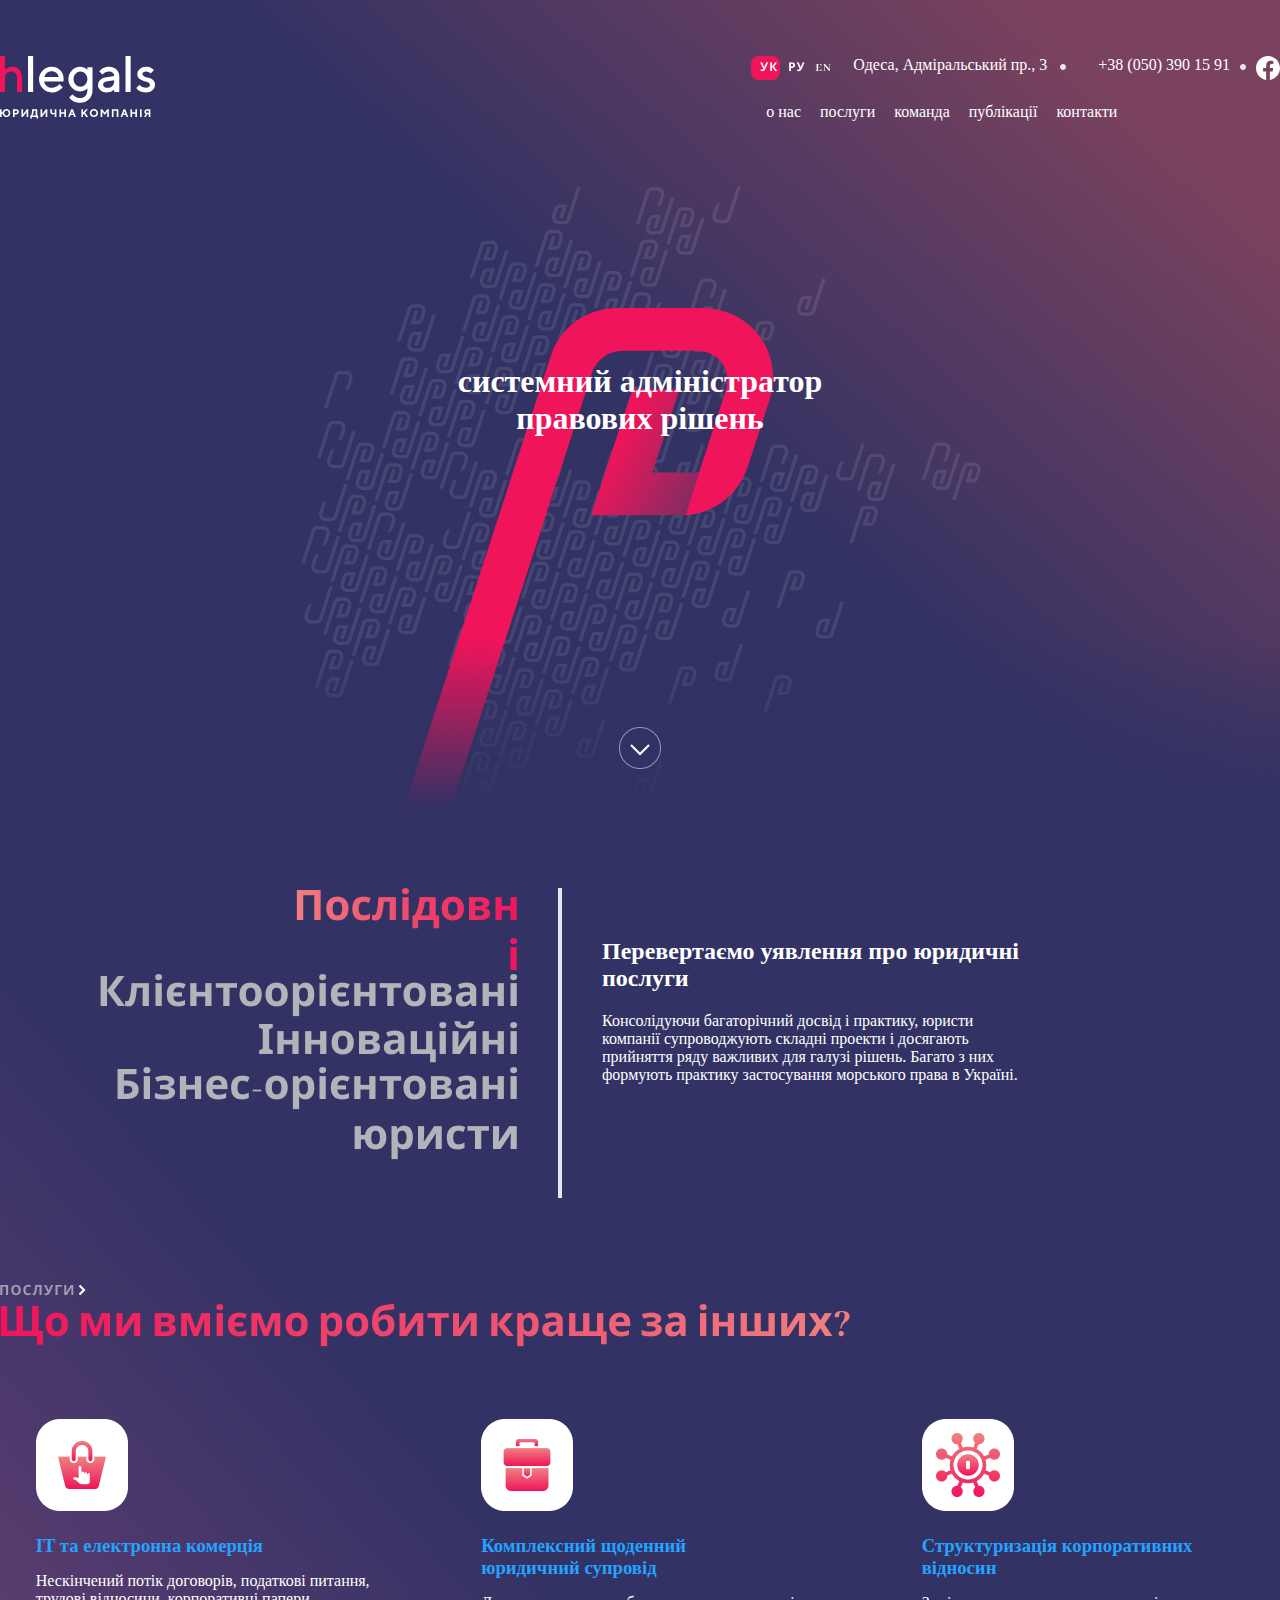
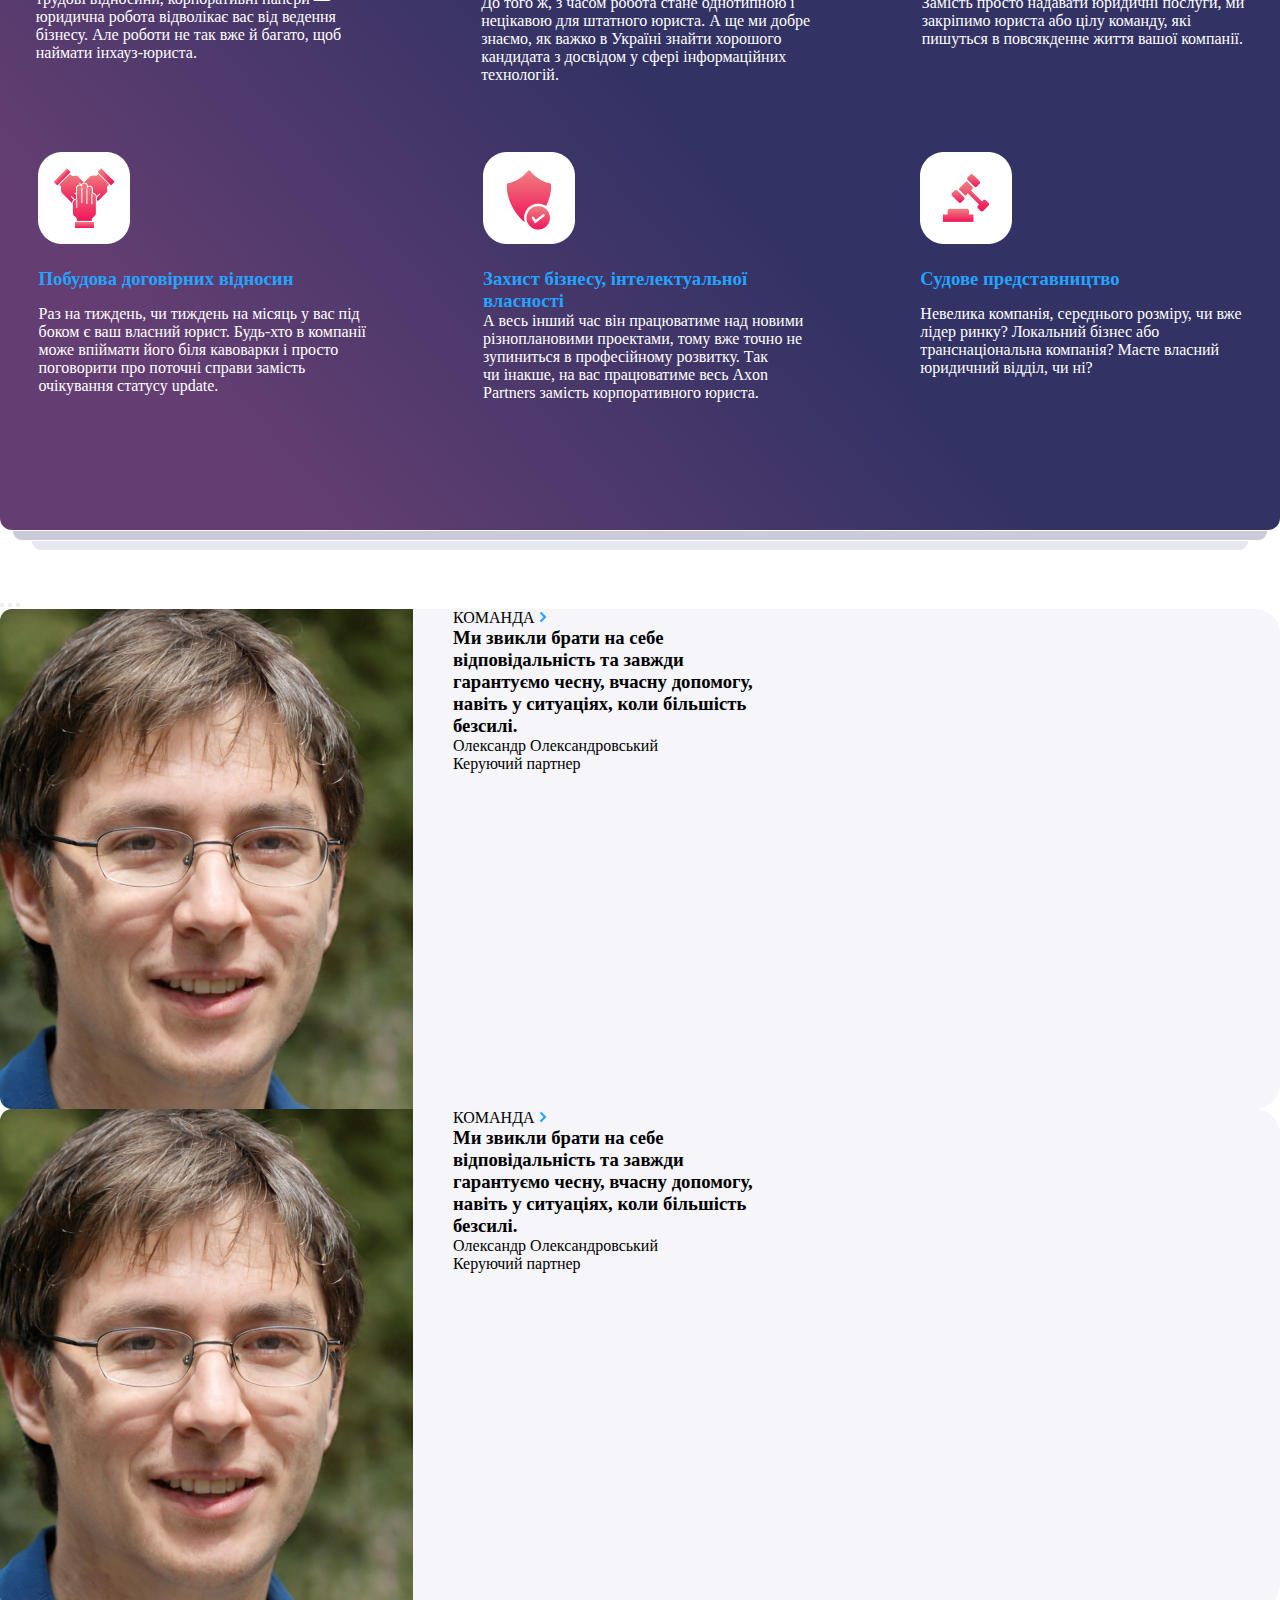
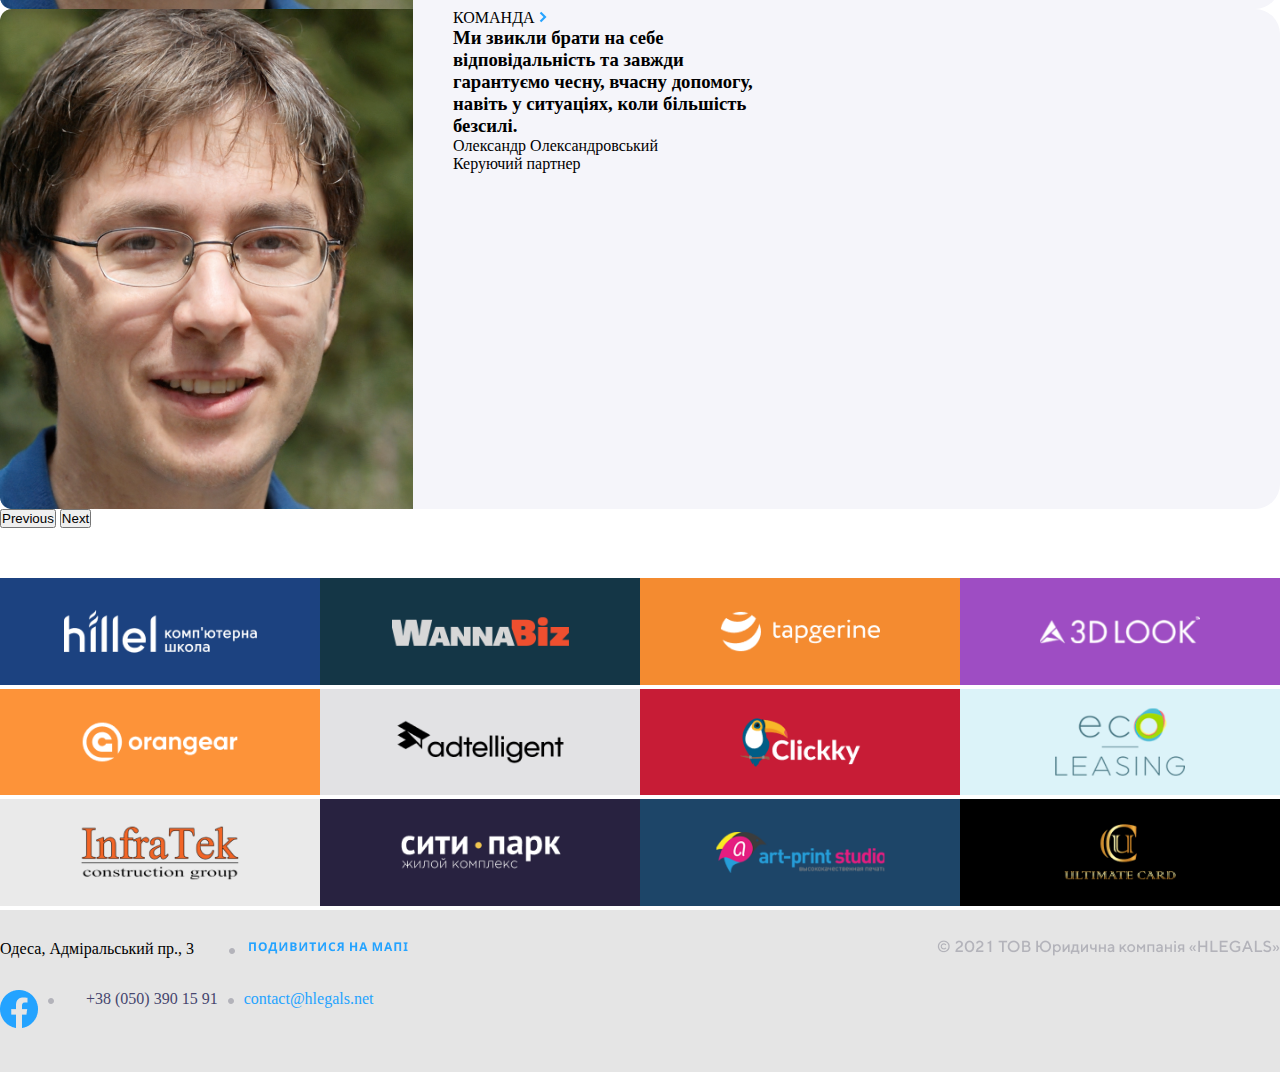
==== commit cdbbbfc4: "commit" ====
--- a/index.html
+++ b/index.html
@@ -77,8 +77,8 @@
 
                                         <ul class="menu-items">
                                             <li class="menu-item"><a href="./pages/about.html">о нас</a></li>
-                                            <li class="menu-item"><a href="#">послуги</a></li>
-                                            <li class="menu-item"><a href="#">команда</a></li>
+                                            <li class="menu-item"><a href="./pages/services.html">послуги</a></li>
+                                            <li class="menu-item"><a href="./pages/team.html">команда</a></li>
                                             <li class="menu-item"><a href="#">публікації</a></li>
                                             <li class="menu-item"><a href="#">контакти</a></li>
 
--- a/style/style.css
+++ b/style/style.css
@@ -1,4 +1,5 @@
 @import url('./fonts.css');
+
 * {
     margin: 0;
     padding: 0;
@@ -16,133 +17,121 @@
     color: white;
 }
 
-.container{
+.container {
     max-width: 1320px;
     margin: 0 auto;
-   
-}
-
-.block{
-max-width:1440px ;
-}
-
-.wrap{
-    display: flex;
-}
-
-
-.fisrt-wrap{
-     display: flex;
-    flex-direction: row; 
-   
-   justify-content: space-between;
-}
-
-
-.first-block{
+
+}
+
+.block {
+    max-width: 1440px;
+}
+
+.wrap {
+    display: flex;
+}
+
+
+.first-wrap {
+    display: flex;
+    flex-direction: row;
+
+    justify-content: space-between;
+}
+
+
+.first-block {
     padding-top: 56px;
-   padding-bottom: 35px;
-    background: 
-    url(../images/Shade.png) repeat-x center bottom,
-    url(../images/symbol.svg) no-repeat center bottom,
-    url(../images/pattern2.svg) no-repeat center bottom,
-   
-    linear-gradient(42.01deg, #323264 14.33%, #323264 51.39%, #7A425E 87.53%) 
-    ;
-   max-width: 1440px;
-}
-
-.item{
-    /* display: inline-block; */
-}
-
-.header-logo{
-    /* display: inline-block; */
-}
-
-.header-languages{
-    /* margin-left: 550px; */
-   
-}
-
-.other-items{
-    display: flex;
-   
-   justify-content: space-between;
-}
-
-.header-adress{
+    padding-bottom: 35px;
+    background:
+        url(../images/Shade.png) repeat-x center bottom,
+        url(../images/symbol.svg) no-repeat center bottom,
+        url(../images/pattern2.svg) no-repeat center bottom,
+
+        linear-gradient(42.01deg, #323264 14.33%, #323264 51.39%, #7A425E 87.53%);
+    max-width: 1440px;
+}
+
+
+
+.other-items {
+    display: flex;
+
+    justify-content: space-between;
+}
+
+.header-adress {
     margin-left: 22px;
     color: white;
 }
 
-.dot{
+.dot {
     margin-left: 13px;
 }
 
-.header-phone{
+.header-phone {
     margin-left: 32px;
 }
 
 
-.dot2{
+.dot2 {
     margin-left: 10px;
 }
 
-.facebook-logo{
+.facebook-logo {
     margin-left: 10px;
 }
 
 
-.menu{
-   
+.menu {
+
     margin-top: 19px;
 }
 
 
-.menu-item{
-    display: inline-block; 
+.menu-item {
+    display: inline-block;
     margin-left: 15px;
-   
-   
-}
-
-.first-block_text{
-margin-top: 240px;
-text-align: center;
-
-}
-
-.first-block_text h1{
-    color: white;
-    font: size 38px;   
+
+
+}
+
+.first-block_text {
+    margin-top: 240px;
+    text-align: center;
+
+}
+
+.first-block_text h1 {
+    color: white;
+    font: size 38px;
     /* font-weight: ; */
 }
 
-.scroll{
+.scroll {
     margin-top: 290px;
     text-align: center;
 }
 
 
 
-.second-block{
-    background:  linear-gradient(228.57deg, #323264 11.93%, #323264 57.17%, #643E72 87.46%) ;
-  padding-bottom: 80px;
+.second-block {
+    background: linear-gradient(228.57deg, #323264 11.93%, #323264 57.17%, #643E72 87.46%);
+    padding-bottom: 80px;
     max-width: 1440px;
     border-bottom-left-radius: 12px;
     border-bottom-right-radius: 12px;
-position: relative;
-  
-}
-
-.first-section{
     position: relative;
 
 }
 
-.first-section::before{
-    content:'';
+.first-section {
+    position: relative;
+
+}
+
+.first-section::before {
+    content: '';
     position: absolute;
     bottom: -10px;
     width: 100%;
@@ -151,8 +140,8 @@
     background-size: 98%;
 }
 
-.first-section::after{
-    content:'';
+.first-section::after {
+    content: '';
     position: absolute;
     bottom: -20px;
     width: 100%;
@@ -164,68 +153,68 @@
 
 
 
-.lawyers{
-    margin-left: 100px; 
+.lawyers {
+    margin-left: 100px;
     margin-top: 80px;
 }
 
-.second-block_wrap{
-    display: flex; 
+.second-block_wrap {
+    display: flex;
     flex-direction: column;
     align-items: end;
-   
-     /* max-width: 550px;   */
-}
-   
-
-
-   
-
-
-
-.stick{
-    margin-left: 40px;  
+
+    /* max-width: 550px;   */
+}
+
+
+
+
+
+
+
+.stick {
+    margin-left: 40px;
     margin-top: 80px;
 }
 
 
-.law-services{
+.law-services {
     margin-left: 40px;
     margin-top: 130px;
 }
 
-.second-block_block{
+.second-block_block {
     display: flex;
     align-items: flex-start;
 }
 
-.law-services_heading h2{
-    color: white;
-}
-
-.law-services_text{
+.law-services_heading h2 {
+    color: white;
+}
+
+.law-services_text {
     margin-top: 20px;
 }
 
-.law-services_text p{
-color: white;
-}
-
-.services-image_andvector{
+.law-services_text p {
+    color: white;
+}
+
+.services-image_andvector {
     margin-top: 80px;
 }
 
-.services-image{
-display: inline-block;
-}
-
-
-
-.servives-vector{
-    display: inline-block;
-}
-
-.whatwecando{
+.services-image {
+    display: inline-block;
+}
+
+
+
+.servives-vector {
+    display: inline-block;
+}
+
+.whatwecando {
     margin-top: 3px;
 }
 
@@ -233,59 +222,61 @@
 
 
 
-.squares-wrap{
-    display: flex;
-    flex-direction: row;
-}
-
-.individual-squares_wrap{
+.squares-wrap {
+    display: flex;
+    justify-content: space-around;
+}
+
+.individual-squares_wrap {
     display: flex;
     flex-direction: column;
 }
 
-.individual-squares_block{
+.individual-squares_block {
     margin-top: 68px;
 }
 
 
-.squares-heading{
+.squares-heading {
     margin-top: 20px;
 }
 
-.squares-heading h3{
+.squares-heading h3 {
     color: #24A3FF;
 }
 
-.squares-text{
+.squares-text {
     margin-top: 15px;
-    
-}
-
-.squares-text p{
-color: white;
-
-}
-
-.individual-squares_block{
+
+}
+
+.squares-text p {
+    color: white;
+
+}
+
+.individual-squares_block {
     margin-left: 40px;
 }
 
-.first-individual{
+.first-individual {
     margin-left: 0;
 }
 
 
-.clients-block{
+.clients-block {
     margin-top: 50px;
 }
 
-.clients-item{
+.clients-item {
     width: 25%;
 }
-.clients-item img{
+
+.clients-item img {
     width: 100%;
 }
-.clients-wrap{
+
+.clients-wrap {
     display: flex;
     flex-wrap: wrap;
 
@@ -295,210 +286,405 @@
 
 
 
-footer{
+footer {
     padding: 30px 0 40px 0;
     background: #E5E5E5;
 }
-.footer-block2{
+
+.footer-block2 {
     margin-top: 30px;
 }
 
-.footer-wrap1{
-display: flex;
-justify-content: space-between;
-
-}
-
-
-.footer-wrap2{
-display: flex;
-flex-direction: row;
-
-}
-
-
-.footer-dot1{
-    margin-left: 31px; 
-    display: inline-block;
-}
-
-.map{
+.footer-wrap1 {
+    display: flex;
+    justify-content: space-between;
+
+}
+
+
+.footer-wrap2 {
+    display: flex;
+    flex-direction: row;
+
+}
+
+
+.footer-dot1 {
+    margin-left: 31px;
+    display: inline-block;
+}
+
+.map {
     margin-left: 10px;
     display: inline-block;
 }
 
-.adress{
-    display: inline-block;
-}
-
-.footer-2021{
-    /* margin-left: 520px; */
-}
-
-
-.footer-dot2{
+.adress {
+    display: inline-block;
+}
+
+
+
+
+.footer-dot2 {
     margin-left: 10px;
-   
-}
-
-.footer-phone{
+
+}
+
+.footer-phone {
     margin-left: 32px;
-    
-}
-
-.footer-phone a{
+
+}
+
+.footer-phone a {
     color: #46466E;
 }
 
-.footer-dot3{
+.footer-dot3 {
     margin-left: 10px;
 }
 
-.email{
+.email {
     margin-left: 10px;
-   
-}
-
-.email a{
+
+}
+
+.email a {
     color: #24A3FF;
 }
 
 
-.item-wrap{
+.item-wrap {
     display: flex;
     background: #F5F5FA;
     border-radius: 25px;
 }
 
-.carousel{
+.carousel {
     margin-top: 61px;
 }
 
 
 
-.carousel-comand p{
-    display: inline-block;
-}
-.carousel-comand img{
-    display: inline-block;
-}
-
-
-.carousel-text{
+.carousel-comand p {
+    display: inline-block;
+}
+
+.carousel-comand img {
+    display: inline-block;
+}
+
+
+.carousel-text {
     margin-left: 40px;
 }
 
-
-
-
-
---------------------------------------------------
-
-
-
-
-
-.about-header{
+.s p {
+    color: white;
+}
+
+
+
+
+/* -------------------------------------------------- */
+
+
+
+
+
+.about-header {
     padding: 51px 0 0 0;
 
 }
 
-.about-adress p{
+.about-adress p {
     color: #B3B3BA;
 }
 
-.about-phone a{
+.about-phone a {
     color: #B3B3BA;
 }
 
-.about-menu_first a{
-    color:#F0145A ;
-}
-
-.about-menu a{
-    color:#24A3FF;
-}
-
-.about-lawyers_heading h3{
+.about-menu_first a {
+    color: #F0145A;
+}
+
+.about-menu a {
+    color: #24A3FF;
+}
+
+.about-lawyers_heading h3 {
     background: linear-gradient(90.13deg, #F0145A 0.84%, #EF8080 99.96%);
--webkit-background-clip: text;
--webkit-text-fill-color: transparent;
-background-clip: text;
-font-size: 42px;
-}
-
-.about-lawyers_text p{
+    -webkit-background-clip: text;
+    -webkit-text-fill-color: transparent;
+    background-clip: text;
+    font-size: 42px;
+}
+
+.about-lawyers_text p {
     font-size: 21px;
 }
 
-.about-2_wrap{
+.about-2_wrap {
     align-items: start;
 }
 
-.about-law_services{
+.about-law_services {
     margin-top: 82px;
 }
-.about-lawyers_heading{
+
+.about-lawyers_heading {
     margin-left: 0;
 }
 
 
 
-.pic-section{
-background: url(../images/about-big.png);
-padding: 162px 0 162px 0;
-margin-top: 100px;
-}
- 
-.about-team-text{
-text-align: center;
-
-}
-
-
-
-.about-team-text p{
-    font-size: 
-    96px;
+.pic-section {
+    background: url(../images/about-big.png);
+    padding: 162px 0 162px 0;
+    margin-top: 100px;
+}
+
+.about-team-text {
+    text-align: center;
+
+}
+
+
+
+.about-team-text p {
+    font-size:
+        96px;
     color: white;
     letter-spacing: 63px;
-text-transform: uppercase;
-text-shadow: 0px 15px 30px rgba(40, 40, 86, 0.8);
-}
-
-.about-third_section{
+    text-transform: uppercase;
+    text-shadow: 0px 15px 30px rgba(40, 40, 86, 0.8);
+}
+
+.about-third_section {
     padding: 80px 0 83px 0;
 }
 
 
-.about-3_text{ 
+.about-3_text {
     margin-left: 100px;
 }
-.about-3_text p{
+
+.about-3_text p {
     font-size: 21px;
     color: black;
 }
 
-.about-3_heading{
-margin-left: 40px;
-}
-
-.about-3_heading h3{
+.about-3_heading {
+    margin-left: 40px;
+}
+
+.about-3_heading h3 {
     background: linear-gradient(90.13deg, #F0145A 0.84%, #EF8080 99.96%);
--webkit-background-clip: text;
--webkit-text-fill-color: transparent;
-background-clip: text;
-font-size: 42px;
-}
-
-.about-achivements_section{
+    -webkit-background-clip: text;
+    -webkit-text-fill-color: transparent;
+    background-clip: text;
+    font-size: 42px;
+}
+
+.about-achivements_section {
     background: #F5F5FA;
-border-radius: 12px 12px 0px 0px;
-padding: 28px 60px 30px 60px;
-}
-.achievements-heading{
+    border-radius: 12px 12px 0px 0px;
+    padding: 28px 60px 30px 60px;
+}
+
+.achievements-heading {
     text-align: center;
-}
-.achievements-wrap{
-justify-content: space-around;
-}+    margin-bottom: 30px;
+}
+
+.achievements-wrap {
+    justify-content: space-around;
+    margin-bottom: 30px;
+}
+
+.pagination {
+    text-align: center;
+}
+
+/* ----------------------------------------- */
+
+.services-first_section {
+    background: linear-gradient(228.57deg, #323264 11.93%, #323264 57.17%, #643E72 87.46%);
+
+}
+
+.services-first_heading {
+    margin-top: 77px;
+}
+
+.services-first_heading h3 {
+    background: linear-gradient(90.13deg, #F0145A 0.84%, #EF8080 99.96%);
+    -webkit-background-clip: text;
+    -webkit-text-fill-color: transparent;
+    background-clip: text;
+
+
+
+    font-size: 42px;
+
+}
+
+
+.bottom-squares_block {
+    padding-bottom: 48px;
+}
+
+.services-header {
+    padding-top: 50px;
+}
+
+
+
+
+
+/* ----------------------------------------- */
+
+
+.team-heading {
+    margin-top: 82px;
+    margin-left: 215px;
+}
+
+.team-heading h3 {
+    background: linear-gradient(90.13deg, #F0145A 0.84%, #EF8080 99.96%);
+    -webkit-background-clip: text;
+    -webkit-text-fill-color: transparent;
+    background-clip: text;
+
+
+    font-size: 42px;
+}
+
+.team-photo_block {
+    width: 413px;
+    margin-bottom: 40px;
+}
+
+.team-text {
+    margin-top: 20px;
+}
+
+.team-photos_wrap {
+    flex-wrap: wrap;
+    justify-content: space-between;
+}
+
+.team-text-wrap {
+    justify-content: space-between;
+}
+
+.team-photos_section {
+    padding: 30px 0 60px 0;
+}
+
+.first-p {
+    color: #323264;
+    font-weight: 400;
+    font-size: 18px;
+    font-weight: 400;
+}
+
+.second-p {
+    font-size: 16px;
+    color: #B3B3BA;
+}
+
+.link{
+    display: inline-block;
+}
+.team-member_heading{
+margin-top: 20px;
+margin-bottom: 10px;
+}
+.team-member_heading h3{
+    background: linear-gradient(90.13deg, #F0145A 0.84%, #EF8080 99.96%);
+    -webkit-background-clip: text;
+    -webkit-text-fill-color: transparent;
+    background-clip: text;
+    font-size: 42px;
+}
+
+.tm-position{
+
+}
+
+.tm-position p{
+    color: #B3B3BA;
+}
+
+.tm-email a{
+    color: #24A3FF;
+    font-weight: 400;
+font-size: 16px;
+}
+
+.tm-email{
+
+}
+
+.tm-dot {
+
+}
+
+.tm-linkedin{
+
+}
+.tm-linkedin a{
+    color: #24A3FF;
+    font-weight: 400;
+font-size: 16px;
+}
+
+.tm-stick{
+    margin: 20px 0 40px 0;
+}
+
+.tm-first_heading{
+margin: 40px 0 10px 0;
+}
+
+.tm-first_heading h3{
+    text-transform: uppercase;
+    font-size: 14px;
+}
+
+
+.tm-second_paragraph p{
+    font-weight: 400;
+    font-size: 18px;
+}
+
+.tn-second_heading{
+margin: 40px 0 10px 0;
+}
+
+.tn-second_heading h3{
+    text-transform: uppercase;
+    font-size: 14px;
+}
+
+
+.tm-third_paragraph p{
+    font-weight: 400;
+    font-size: 18px;
+}
+
+.team-member_text{
+    margin-left: 41px;
+}
+
+.tm-first_paragraph{
+    font-weight: 400;
+    font-size: 18px;
+}
+
+.team-member_section{
+    padding-bottom: 80px;
+    padding-top: 82px;
+}
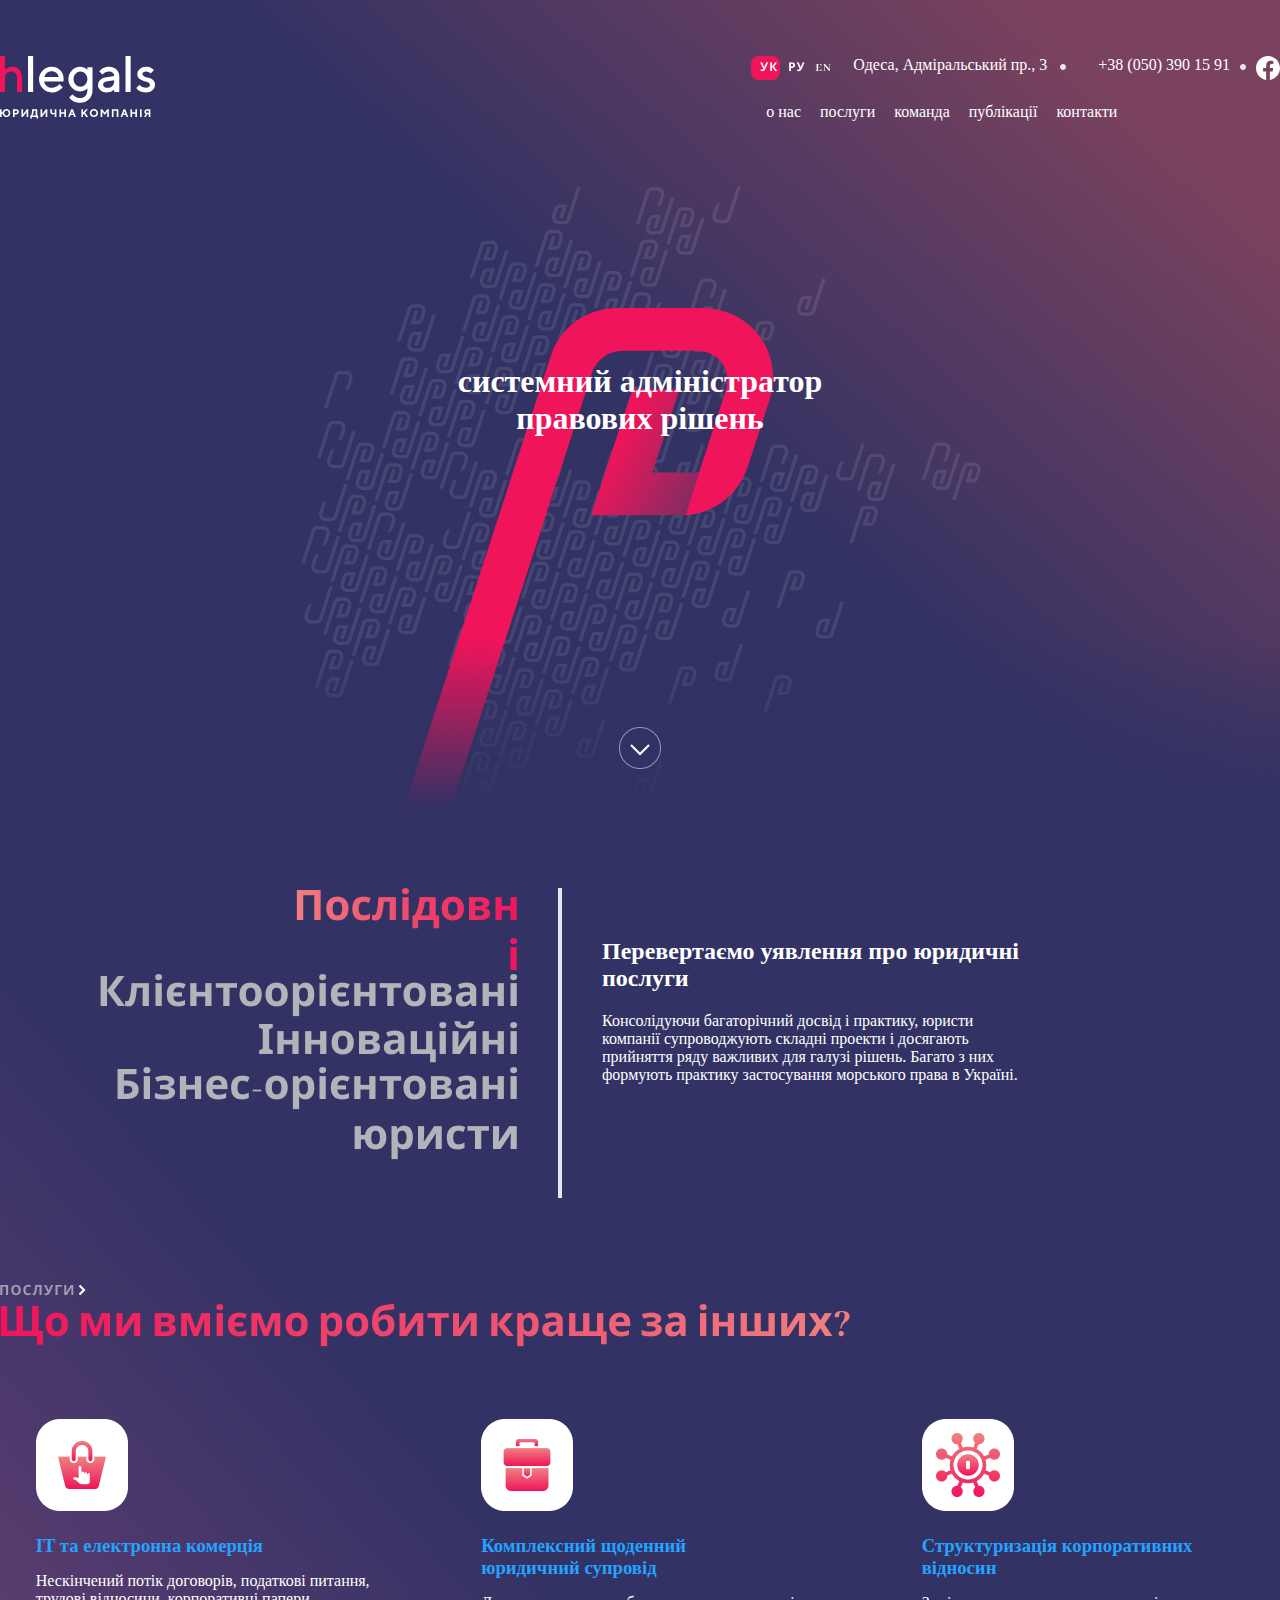
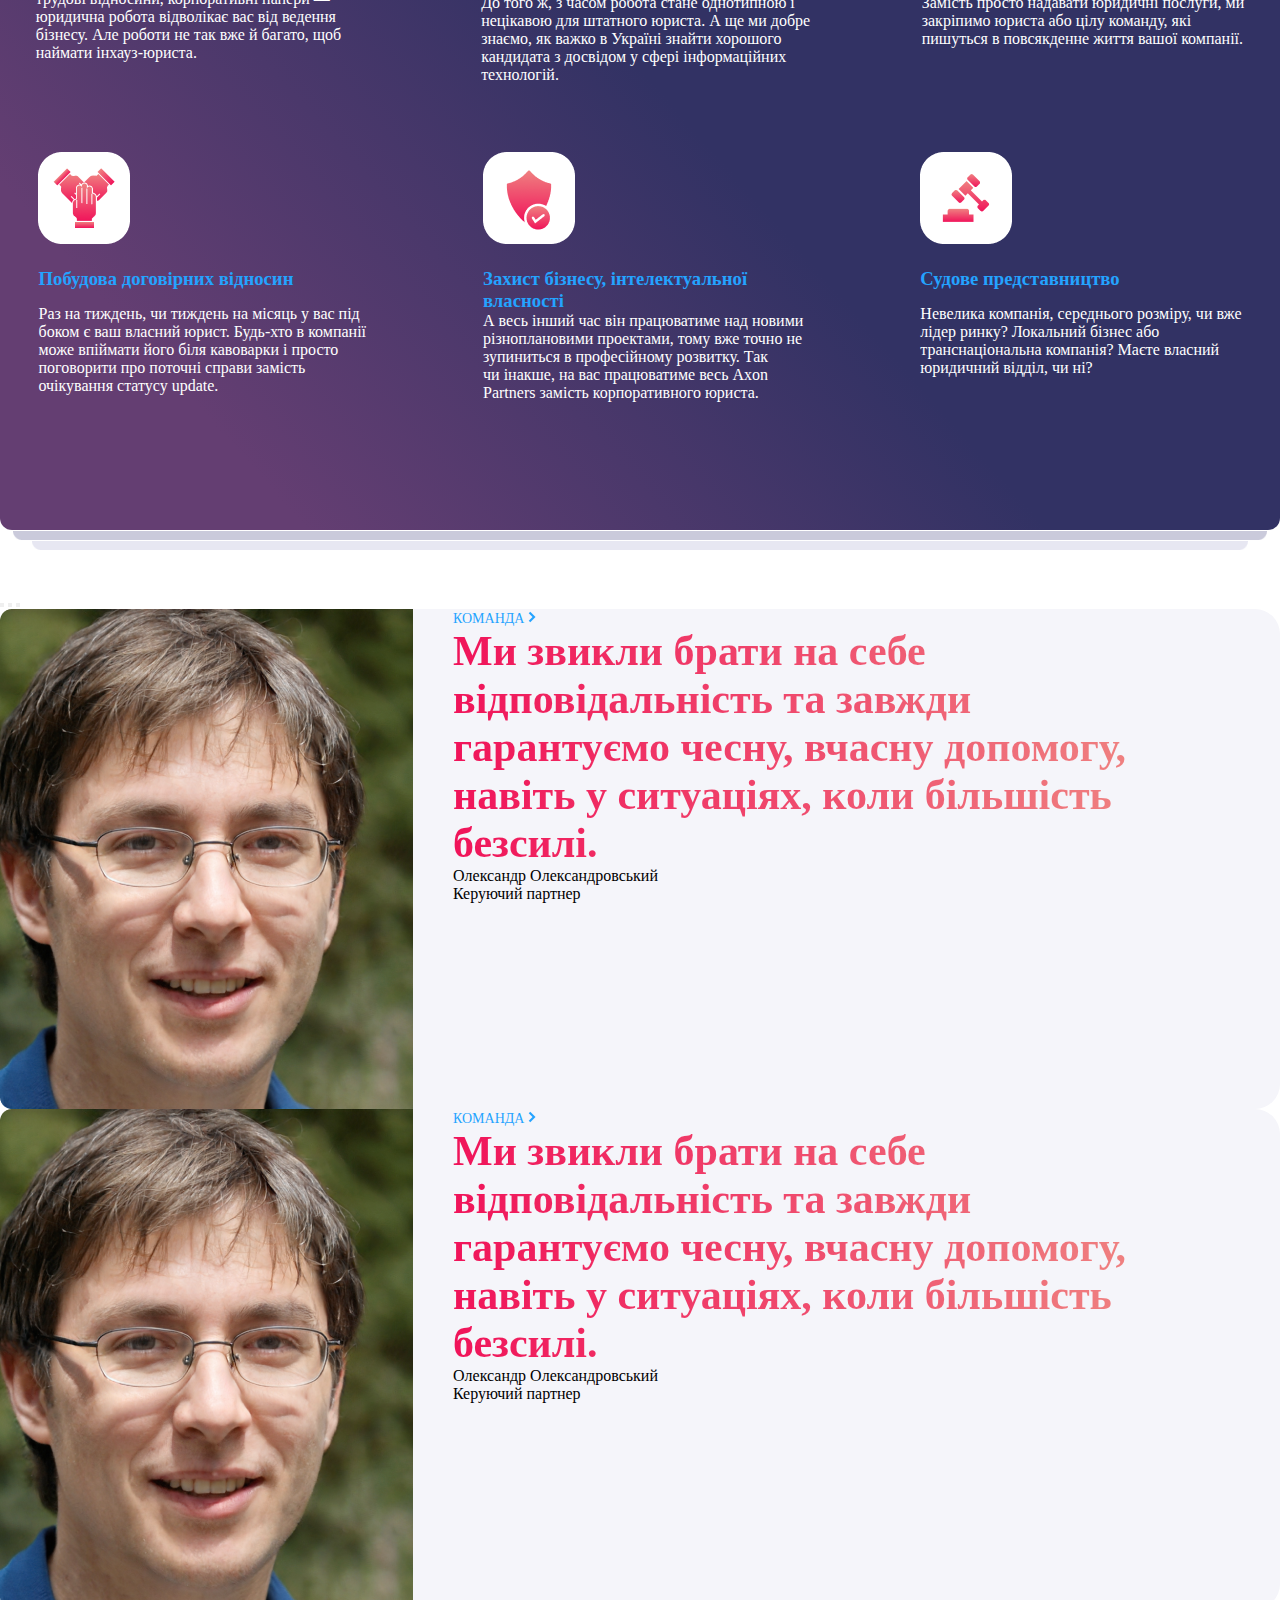
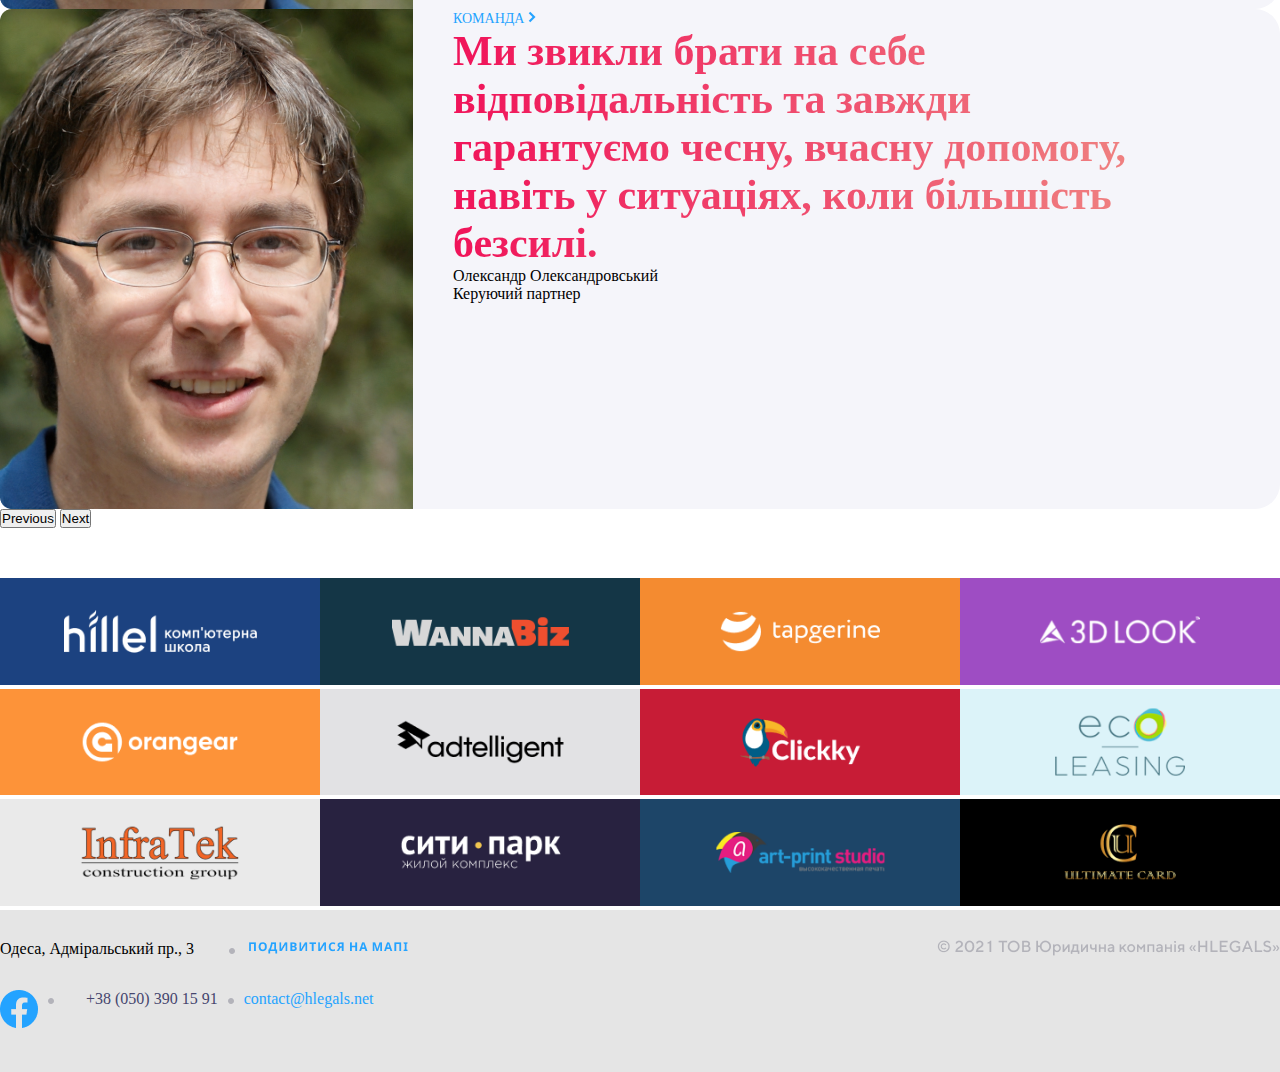
==== commit 6d931b62: "c" ====
--- a/index.html
+++ b/index.html
@@ -80,7 +80,7 @@
                                             <li class="menu-item"><a href="./pages/services.html">послуги</a></li>
                                             <li class="menu-item"><a href="./pages/team.html">команда</a></li>
                                             <li class="menu-item"><a href="#">публікації</a></li>
-                                            <li class="menu-item"><a href="#">контакти</a></li>
+                                            <li class="menu-item"><a href="./pages/contact.html">контакти</a></li>
 
                                         </ul>
 
--- a/style/style.css
+++ b/style/style.css
@@ -688,3 +688,128 @@
     padding-bottom: 80px;
     padding-top: 82px;
 }
+
+
+
+/* ------------------------------------------------------------- */
+
+
+
+
+
+.services-page_block1{
+    background: url(../images/servive-page-bg.png) top no-repeat;
+    background-size: cover;
+   
+}
+
+.services-page_block2{
+    background: linear-gradient(228.57deg, #323264 11.93%, #323264 57.17%, #643E72 87.46%) bottom;
+    border-radius: 0px 0px 12px 12px;
+
+}
+
+.sv-square_pic{
+    margin-top: 52px;
+    text-align: center;
+}
+
+.service-text_items{
+  
+    text-align: center;
+}
+.service-text_items h3{
+    font-size: 42px;
+    background: linear-gradient(90.13deg, #F0145A 0.84%, #EF8080 99.96%);
+-webkit-background-clip: text;
+-webkit-text-fill-color: transparent;
+background-clip: text;
+
+
+
+}
+
+.sv-text1{
+    text-align: center;
+}
+
+.sv-text1 p{
+    font-size: 21px;
+    color: white;
+}
+
+.sv-text2{
+margin: 0 0 94 px 0;
+text-align: center;
+}
+
+
+.sv-text2 p{
+    font-size: 21px;
+    color: white;
+}
+
+
+.service-page_separator{
+    margin: 80px 0 20px 0;
+    text-align: center;
+}
+
+
+.sp-menu_items{
+   list-style-image: url(../images/pink-dot.png);
+   
+}
+
+.sp-menu_wrap{
+    justify-content:space-around;
+}
+
+.sp-menu_items li{
+    margin-top: 20px;
+    font-size: 18px;    
+}
+
+
+.sp-menu-heading h3{
+    font-size: 24px;    
+    color: #FFFFFF;
+}
+
+.sp-menu-heading {
+margin-left: 105px;
+}
+
+.sp-menu1{
+    margin-bottom: 80px;
+}
+
+
+.sp-menu2{
+    margin-bottom: 80px;
+}
+
+
+.btn{
+    padding: 16px;
+    background: #24A3FF;
+    box-shadow: 0px 0px 20px rgba(36, 163, 255, 0.5);
+    border-radius: 12px;
+   display: inline-block;
+   text-align: center;
+   margin-left: 520px;
+}
+
+.carousel-heading h3{
+    background: linear-gradient(90.13deg, #F0145A 0.84%, #EF8080 99.96%);
+-webkit-background-clip: text;
+-webkit-text-fill-color: transparent;
+background-clip: text;
+font-size: 42px;
+
+}
+
+.carousel-comand p{
+    color: #24A3FF;
+    font-size: 14px;
+}
